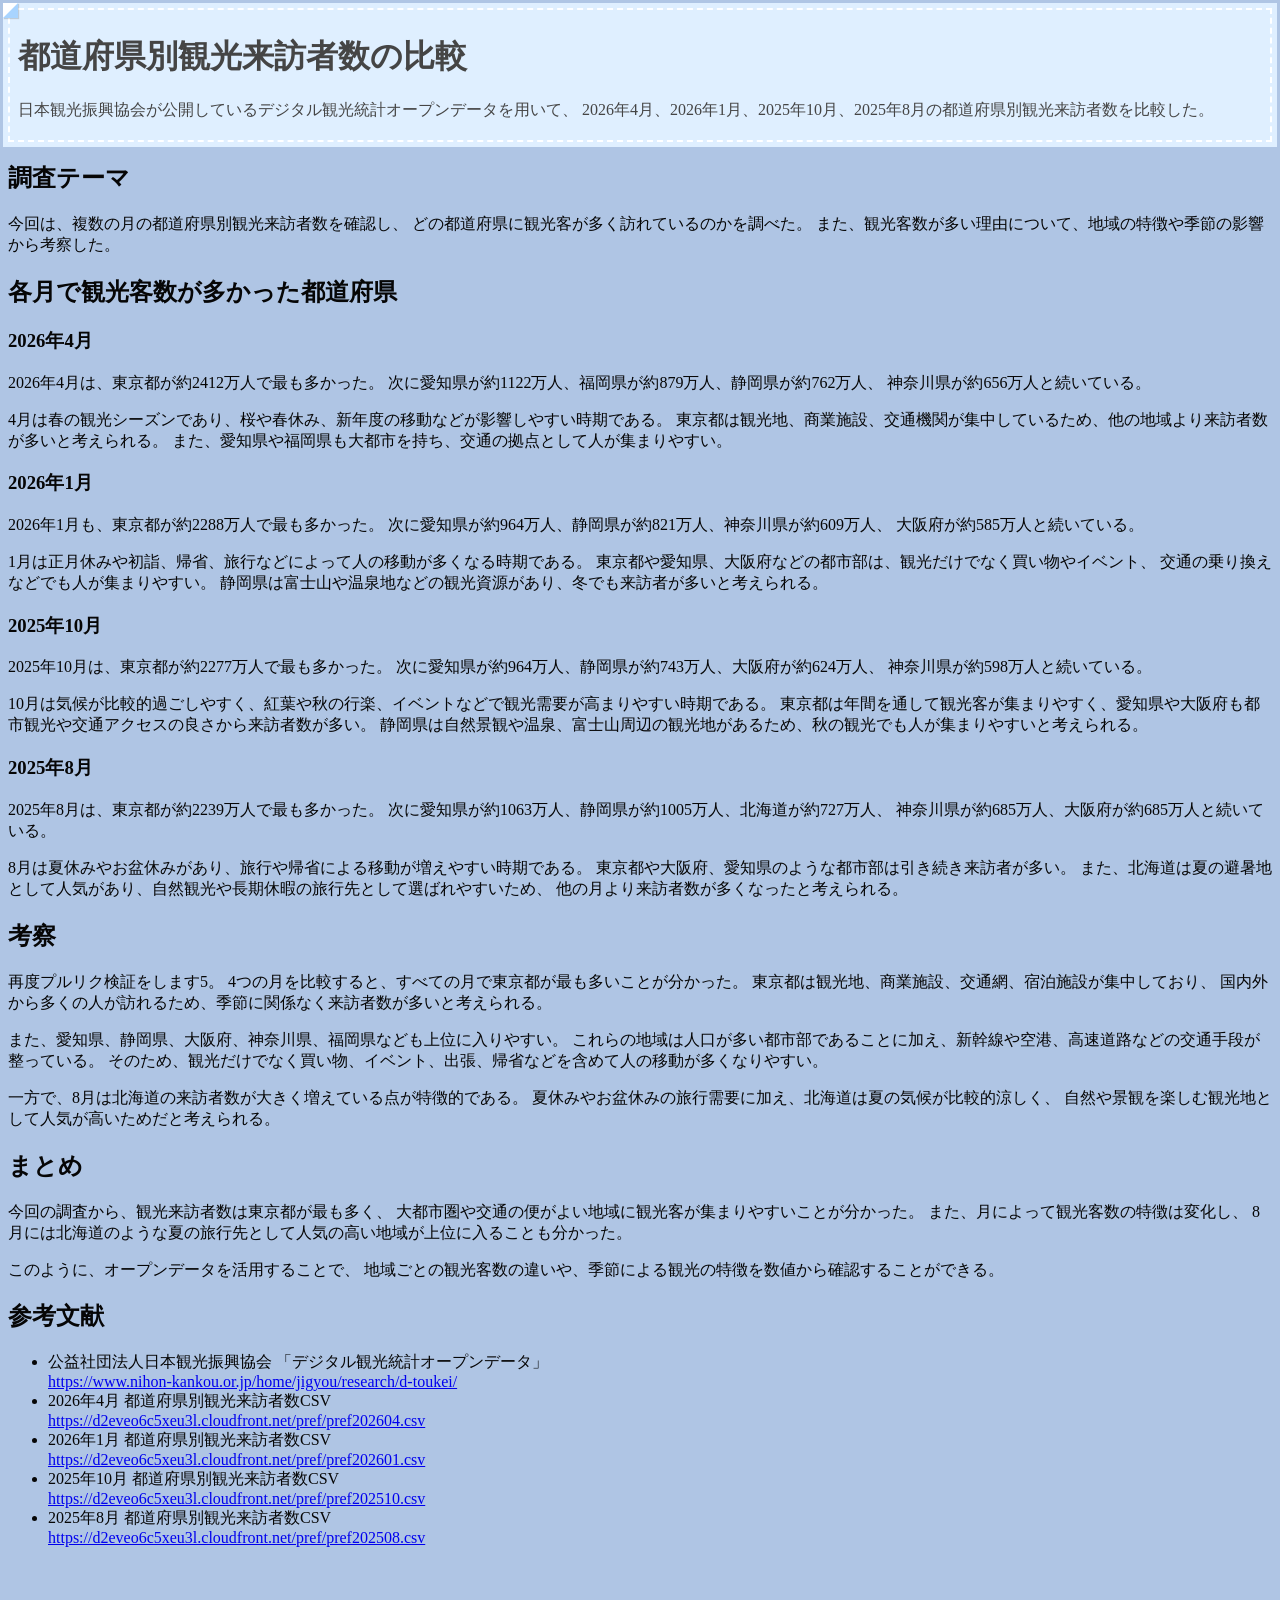
==== index.html @ 58b3936e "プル陸" ====
<html>
    <head>
        <title>B班　2026年の観光者数について</title>
        <link rel="stylesheet" href="design.css">
    </head>
<body>
  <header class="page-header">
    <h1>都道府県別観光来訪者数の比較</h1>
    <p class="lead">
      日本観光振興協会が公開しているデジタル観光統計オープンデータを用いて、
      2026年4月、2026年1月、2025年10月、2025年8月の都道府県別観光来訪者数を比較した。
    </p>
  </header>

  <main>
    <section class="section">
      <h2>調査テーマ</h2>
      <p>
        今回は、複数の月の都道府県別観光来訪者数を確認し、
        どの都道府県に観光客が多く訪れているのかを調べた。
        また、観光客数が多い理由について、地域の特徴や季節の影響から考察した。
      </p>
    </section>

    <section class="section">
      <h2>各月で観光客数が多かった都道府県</h2>

      <h3>2026年4月</h3>
      <p>
        2026年4月は、東京都が約2412万人で最も多かった。
        次に愛知県が約1122万人、福岡県が約879万人、静岡県が約762万人、
        神奈川県が約656万人と続いている。
      </p>
      <p>
        4月は春の観光シーズンであり、桜や春休み、新年度の移動などが影響しやすい時期である。
        東京都は観光地、商業施設、交通機関が集中しているため、他の地域より来訪者数が多いと考えられる。
        また、愛知県や福岡県も大都市を持ち、交通の拠点として人が集まりやすい。
      </p>

      <h3>2026年1月</h3>
      <p>
        2026年1月も、東京都が約2288万人で最も多かった。
        次に愛知県が約964万人、静岡県が約821万人、神奈川県が約609万人、
        大阪府が約585万人と続いている。
      </p>
      <p>
        1月は正月休みや初詣、帰省、旅行などによって人の移動が多くなる時期である。
        東京都や愛知県、大阪府などの都市部は、観光だけでなく買い物やイベント、
        交通の乗り換えなどでも人が集まりやすい。
        静岡県は富士山や温泉地などの観光資源があり、冬でも来訪者が多いと考えられる。
      </p>

      <h3>2025年10月</h3>
      <p>
        2025年10月は、東京都が約2277万人で最も多かった。
        次に愛知県が約964万人、静岡県が約743万人、大阪府が約624万人、
        神奈川県が約598万人と続いている。
      </p>
      <p>
        10月は気候が比較的過ごしやすく、紅葉や秋の行楽、イベントなどで観光需要が高まりやすい時期である。
        東京都は年間を通して観光客が集まりやすく、愛知県や大阪府も都市観光や交通アクセスの良さから来訪者数が多い。
        静岡県は自然景観や温泉、富士山周辺の観光地があるため、秋の観光でも人が集まりやすいと考えられる。
      </p>

      <h3>2025年8月</h3>
      <p>
        2025年8月は、東京都が約2239万人で最も多かった。
        次に愛知県が約1063万人、静岡県が約1005万人、北海道が約727万人、
        神奈川県が約685万人、大阪府が約685万人と続いている。
      </p>
      <p>
        8月は夏休みやお盆休みがあり、旅行や帰省による移動が増えやすい時期である。
        東京都や大阪府、愛知県のような都市部は引き続き来訪者が多い。
        また、北海道は夏の避暑地として人気があり、自然観光や長期休暇の旅行先として選ばれやすいため、
        他の月より来訪者数が多くなったと考えられる。
      </p>
    </section>

    <section class="section">
      <h2>考察</h2>
      <p>
        再度プルリク検証をします5。
        4つの月を比較すると、すべての月で東京都が最も多いことが分かった。
        東京都は観光地、商業施設、交通網、宿泊施設が集中しており、
        国内外から多くの人が訪れるため、季節に関係なく来訪者数が多いと考えられる。
      </p>
      <p>
        また、愛知県、静岡県、大阪府、神奈川県、福岡県なども上位に入りやすい。
        これらの地域は人口が多い都市部であることに加え、新幹線や空港、高速道路などの交通手段が整っている。
        そのため、観光だけでなく買い物、イベント、出張、帰省などを含めて人の移動が多くなりやすい。
      </p>
      <p>
        一方で、8月は北海道の来訪者数が大きく増えている点が特徴的である。
        夏休みやお盆休みの旅行需要に加え、北海道は夏の気候が比較的涼しく、
        自然や景観を楽しむ観光地として人気が高いためだと考えられる。
      </p>
    </section>

    <section class="section">
      <h2>まとめ</h2>
      <p>
        今回の調査から、観光来訪者数は東京都が最も多く、
        大都市圏や交通の便がよい地域に観光客が集まりやすいことが分かった。
        また、月によって観光客数の特徴は変化し、
        8月には北海道のような夏の旅行先として人気の高い地域が上位に入ることも分かった。
      </p>
      <p>
        このように、オープンデータを活用することで、
        地域ごとの観光客数の違いや、季節による観光の特徴を数値から確認することができる。
      </p>
    </section>

    <section class="section references">
      <h2>参考文献</h2>
      <ul>
        <li>
          公益社団法人日本観光振興協会
          「デジタル観光統計オープンデータ」
          <br>
          <a href="https://www.nihon-kankou.or.jp/home/jigyou/research/d-toukei/" target="_blank">
            https://www.nihon-kankou.or.jp/home/jigyou/research/d-toukei/
          </a>
        </li>

        <li>
          2026年4月 都道府県別観光来訪者数CSV
          <br>
          <a href="https://d2eveo6c5xeu3l.cloudfront.net/pref/pref202604.csv" target="_blank">
            https://d2eveo6c5xeu3l.cloudfront.net/pref/pref202604.csv
          </a>
        </li>

        <li>
          2026年1月 都道府県別観光来訪者数CSV
          <br>
          <a href="https://d2eveo6c5xeu3l.cloudfront.net/pref/pref202601.csv" target="_blank">
            https://d2eveo6c5xeu3l.cloudfront.net/pref/pref202601.csv
          </a>
        </li>

        <li>
          2025年10月 都道府県別観光来訪者数CSV
          <br>
          <a href="https://d2eveo6c5xeu3l.cloudfront.net/pref/pref202510.csv" target="_blank">
            https://d2eveo6c5xeu3l.cloudfront.net/pref/pref202510.csv
          </a>
        </li>

        <li>
          2025年8月 都道府県別観光来訪者数CSV
          <br>
          <a href="https://d2eveo6c5xeu3l.cloudfront.net/pref/pref202508.csv" target="_blank">
            https://d2eveo6c5xeu3l.cloudfront.net/pref/pref202508.csv
          </a>
        </li>
      </ul>
    </section>
  </main>
</body>
</html>
---- design.css ----
body {
    background-color: #afc5e4; /* 背景を薄いグレーに */
    color: #060606; 
    min-height: 500vh;          /* 文字を濃いグレーにして読みやすく */
}

.btn-square {
  display: inline-block;
  padding: 0.5em 1em;
  text-decoration: none;
  background: #668ad8;/*ボタン色これ次変更*/
  color: #FFF;
  border-bottom: solid 4px #627295;
  border-radius: 3px;
}
.btn-square:hover {
  /*ボタンを押したとき*/
  -webkit-transform: translateY(4px);
  transform: translateY(4px);/*下に動く*/
  border-bottom: none;/*線を消す*/
}
.page-header {
  position: relative;
  background: #dfefff;
  box-shadow: 0px 0px 0px 5px #dfefff;
  border: dashed 2px white;
  padding: 0.2em 0.5em;
  color: #454545;
}

.page-header:after {
  position: absolute;
  content: '';
  left: -7px;
  top: -7px;
  border-width: 0 0 15px 15px;
  border-style: solid;
  border-color: #fff #fff #a8d4ff;
  box-shadow: 1px 1px 1px rgba(0, 0, 0, 0.15);
}/*h1タイトル
body {
    font-family: "Helvetica Neue", Arial, "Hiragino Kaku Gothic ProN", "Hiragino Sans", Meiryo, sans-serif;
}
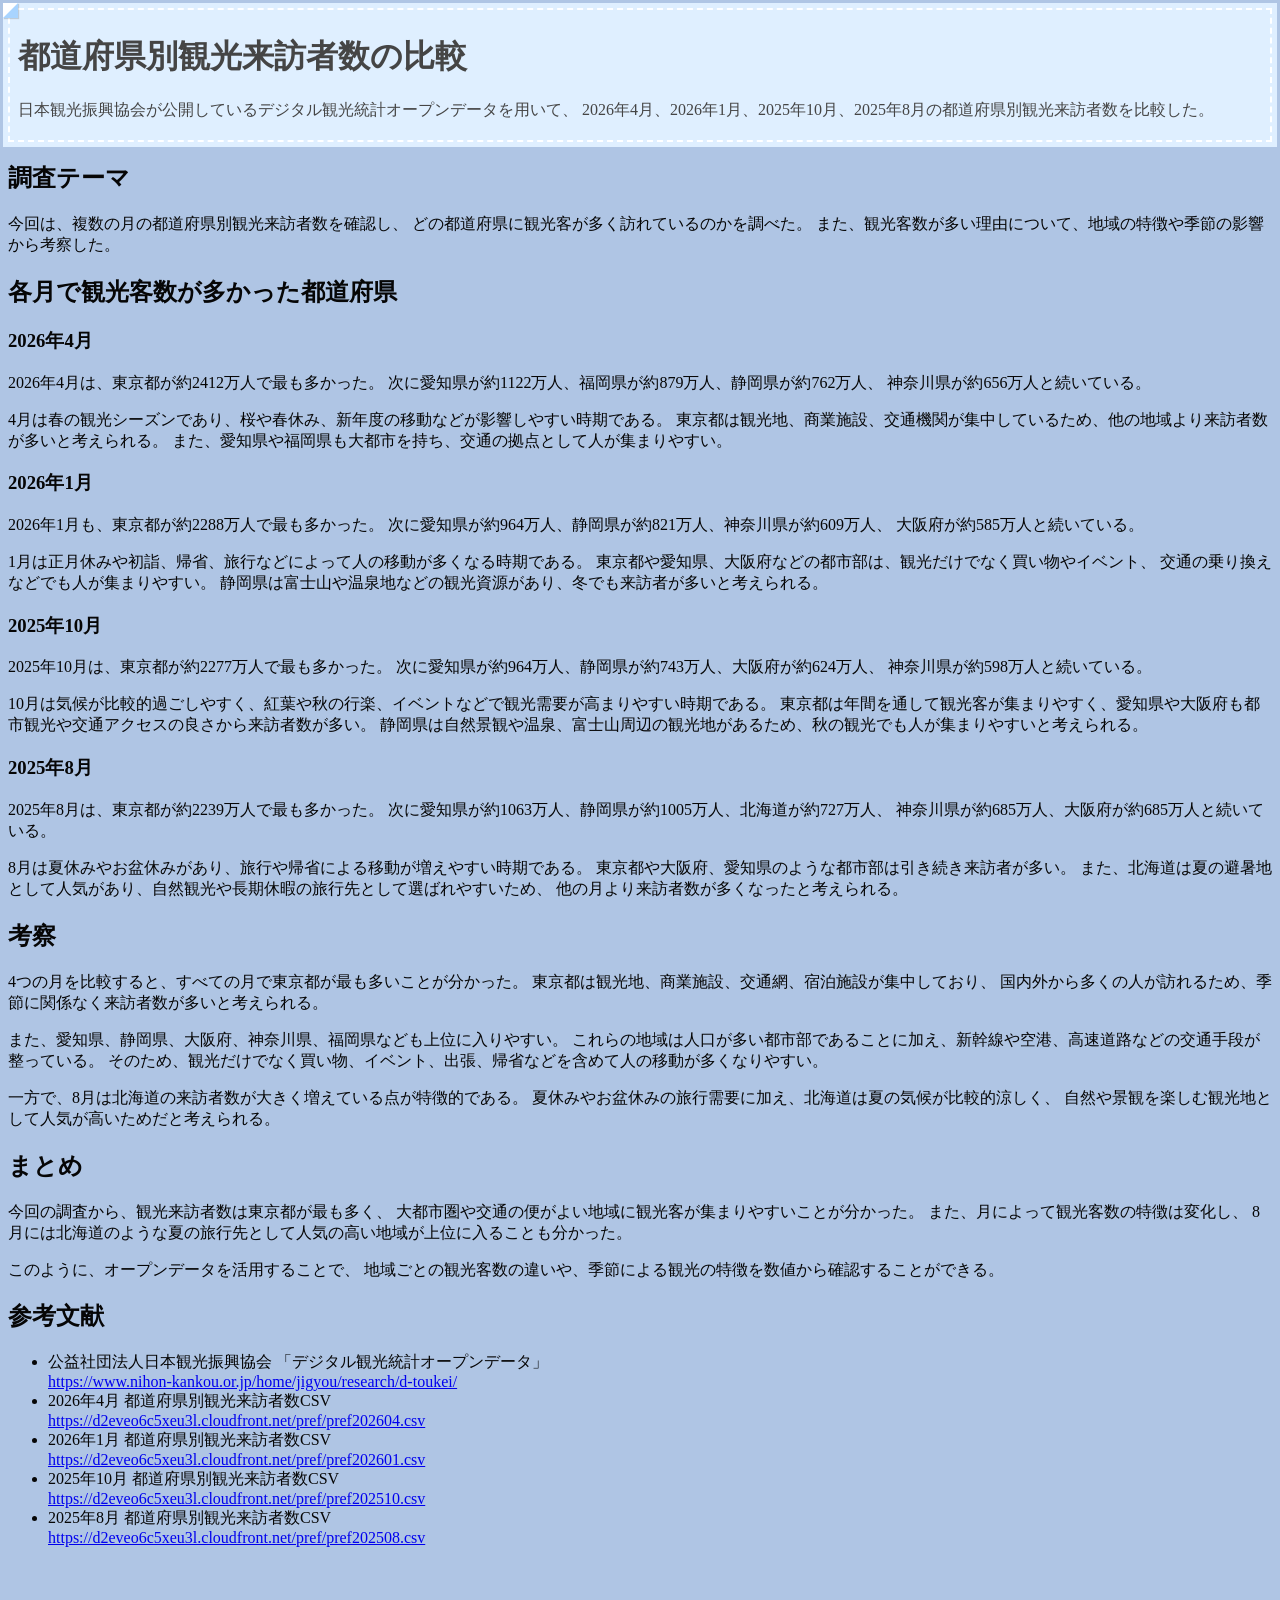
==== commit c4aea23e: "修正" ====
--- a/index.html
+++ b/index.html
@@ -79,7 +79,6 @@
     <section class="section">
       <h2>考察</h2>
       <p>
-        再度プルリク検証をします5。
         4つの月を比較すると、すべての月で東京都が最も多いことが分かった。
         東京都は観光地、商業施設、交通網、宿泊施設が集中しており、
         国内外から多くの人が訪れるため、季節に関係なく来訪者数が多いと考えられる。
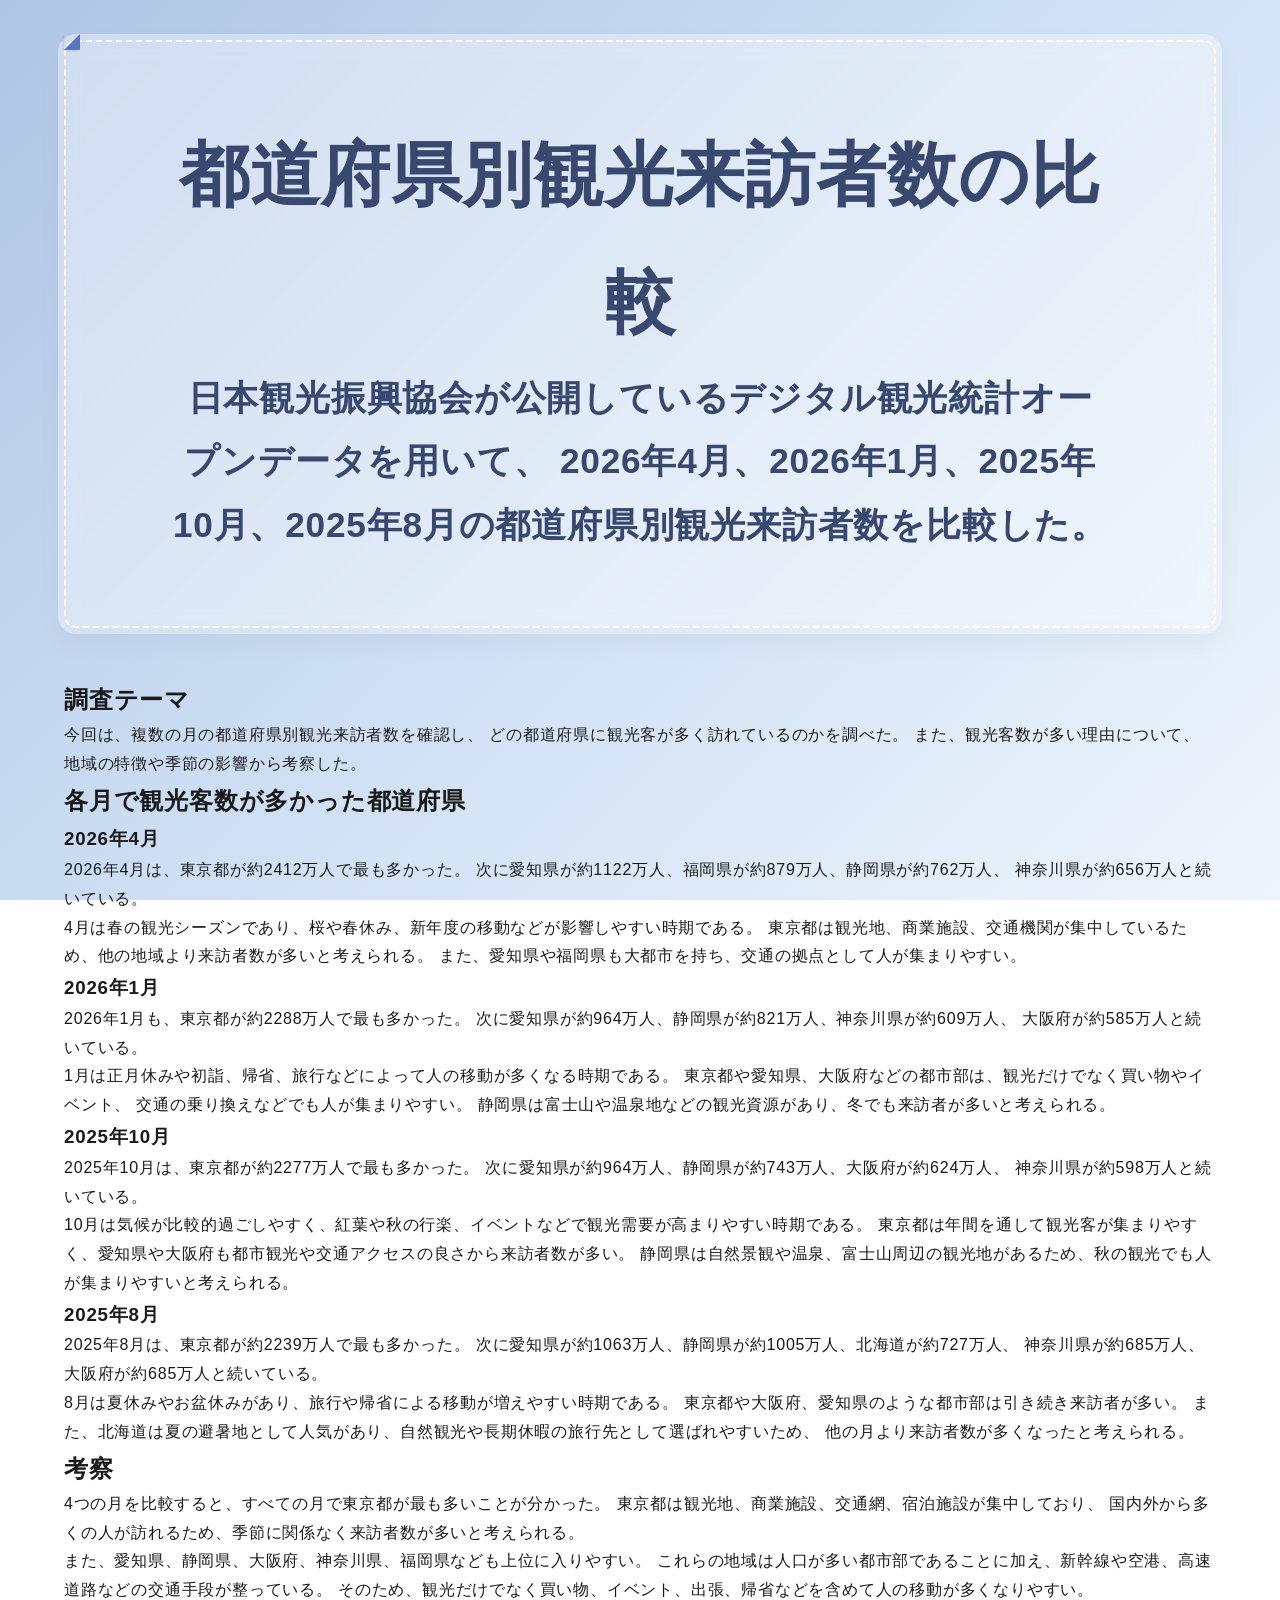
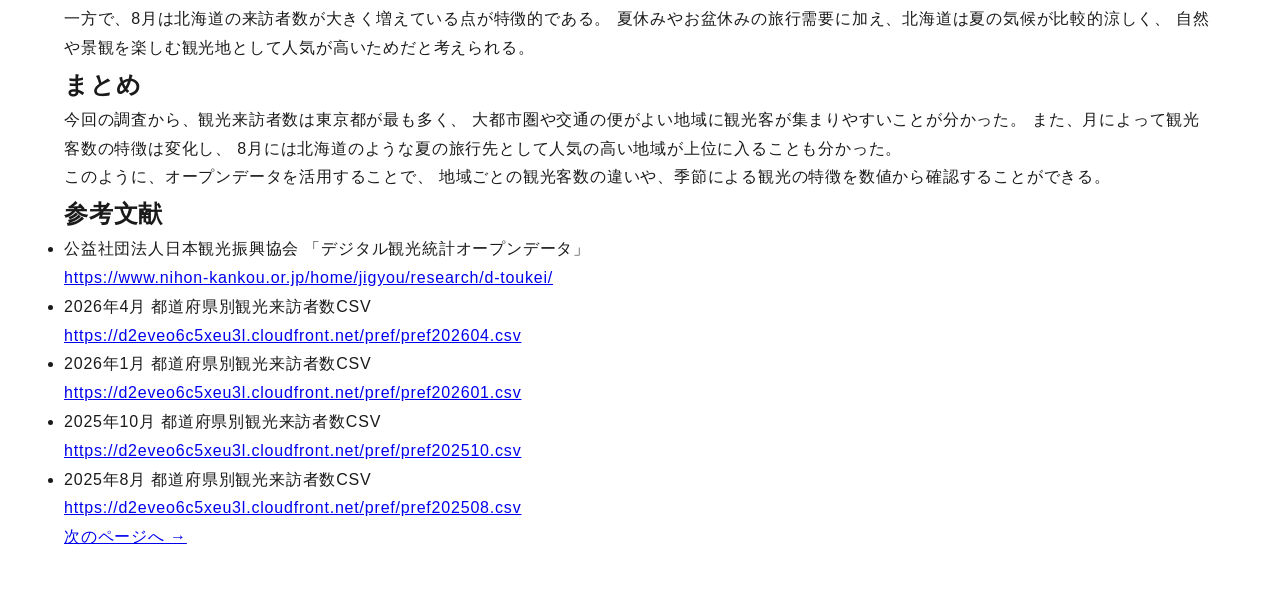
==== commit 8a743e4a: "追加:次のページ追加" ====
--- a/index.html
+++ b/index.html
@@ -155,5 +155,8 @@
       </ul>
     </section>
   </main>
+    <footer class="page-footer">
+    <a href="subpage1.html" class="nav-button">次のページへ →</a>
+  </footer>
 </body>
 </html>
--- a/design.css
+++ b/design.css
@@ -1,43 +1,106 @@
-body {
-    background-color: #afc5e4; /* 背景を薄いグレーに */
-    color: #060606; 
-    min-height: 500vh;          /* 文字を濃いグレーにして読みやすく */
+/* ==========================================
+   1. 全体のベース設定（すっきり・モダン化）
+   ========================================== */
+* {
+    margin: 0;
+    padding: 0;
+    box-sizing: border-box;
 }
 
-.btn-square {
-  display: inline-block;
-  padding: 0.5em 1em;
-  text-decoration: none;
-  background: #668ad8;/*ボタン色これ次変更*/
-  color: #FFF;
-  border-bottom: solid 4px #627295;
-  border-radius: 3px;
-}
-.btn-square:hover {
-  /*ボタンを押したとき*/
-  -webkit-transform: translateY(4px);
-  transform: translateY(4px);/*下に動く*/
-  border-bottom: none;/*線を消す*/
-}
-.page-header {
-  position: relative;
-  background: #dfefff;
-  box-shadow: 0px 0px 0px 5px #dfefff;
-  border: dashed 2px white;
-  padding: 0.2em 0.5em;
-  color: #454545;
+body {
+    /* グラデーション背景で、ただのベタ塗りからエモーショナルな背景へ */
+    background: linear-gradient(135deg, #afc5e4 0%, #cfe0f4 50%, #eef5fc 100%);
+    background-attachment: fixed; /* スクロールしても背景のグラデーション位置を固定 */
+    color: #1a1a1a;               /* 真っ黒を避けて、高級感のある極濃グレーに */
+    font-family: "Helvetica Neue", Arial, "Hiragino Kaku Gothic ProN", "Hiragino Sans", Meiryo, sans-serif;
+    line-height: 1.8;
+    letter-spacing: 0.05em;       /* 文字の間隔を少し広げて今っぽく */
+    min-height: 200vh;            /* スクロール確認用に調整（500vhは少し長すぎるので一旦200vhに） */
+    padding: 40px 5%;
 }
 
+/* ==========================================
+   2. ヘッダータイトル（洗練されたガラスリボン風）
+   ========================================== */
+/* ==========================================
+   2. ヘッダータイトル（点線囲み ＋ ガラス質間の融合）
+   ========================================== */
+/* ==========================================
+   2. ヘッダータイトル（点線囲み ＋ リボン位置最適化）
+   ========================================== */
+/* ==========================================
+   2. ヘッダータイトル（点線囲み ＋ 巨大な折り目リボン）
+   ========================================== */
+/* ==========================================
+   2. ヘッダータイトル（点線囲み ＋ リボン位置最適化）
+   ========================================== */
+.page-header {
+    position: relative;
+    max-width: 1500px;             /* 横幅は維持 */
+    margin: 0 auto 50px auto;     /* 中央寄せ ＋ 下の要素との余白 */
+    padding: 2em 3em;             /* 横幅が広いので、文字の上下左右の余白を少し広げて優雅に */
+    text-align: center;
+    font-size: 2.2rem;            /* 画面幅に合わせてタイトル文字を少し大きく、堂々と */
+    font-weight: bold;
+    color: #38486f;               /* 上品なネイビーグレー */
+
+    /* ─── 点線と外側のフレーム効果 ─── */
+    border: dashed 2px rgba(255, 255, 255, 0.85); 
+    box-shadow: 
+        0px 0px 0px 6px rgba(255, 255, 255, 0.4), 
+        0px 12px 32px rgba(0, 0, 0, 0.05);        
+
+    /* ─── 今どきのすりガラス質感 ─── */
+    background: rgba(255, 255, 255, 0.4);
+    backdrop-filter: blur(8px);
+    -webkit-backdrop-filter: blur(8px);
+    border-radius: 12px;          
+}
+
+/* 【位置調整】左上の折れ込みリボン装飾を点線の角にピタッと合わせる */
 .page-header:after {
-  position: absolute;
-  content: '';
-  left: -7px;
-  top: -7px;
-  border-width: 0 0 15px 15px;
-  border-style: solid;
-  border-color: #fff #fff #a8d4ff;
-  box-shadow: 1px 1px 1px rgba(0, 0, 0, 0.15);
-}/*h1タイトル
-body {
-    font-family: "Helvetica Neue", Arial, "Hiragino Kaku Gothic ProN", "Hiragino Sans", Meiryo, sans-serif;
+    position: absolute;
+    content: '';
+    /* 位置を外枠のbox-shadow（6px）と角の丸みの内側に合わせて調整 */
+    left: -2px;
+    top: -8px;
+    /* 三角形のサイズをヘッダーの存在感に合わせて微調整 */
+    border-width: 0 0 16px 16px;
+    border-style: solid;
+    /* 折れ返しの影になる部分の色を、ボタン色に近い綺麗な青（#5577be）に変更して統一感をアップ */
+    border-color: transparent transparent #5577be transparent;
+    box-shadow: -1px 1px 2px rgba(0, 0, 0, 0.1);
 }
+
+/* ==========================================
+   3. 立体ボタン（クリック感を最高に気持ちよく）
+   ========================================== */
+.btn-square {
+    display: inline-block;
+    padding: 1rem 2.5rem;         /* ボタンを少し大きめにして今っぽく */
+    text-decoration: none;
+    background: linear-gradient(135deg, #668ad8 0%, #5577be 100%); /* 微細なグラデで立体感 */
+    color: #FFF;
+    font-weight: bold;
+    letter-spacing: 0.1em;
+    border-bottom: solid 5px #4a6aa8; /* 下線の色を少し濃くして立体感を強調 */
+    border-radius: 50px;          /* 完全に丸みを持たせるのが今のトレンド */
+    box-shadow: 0 10px 20px rgba(102, 138, 216, 0.3); /* ボタン自体が浮いているような影 */
+    
+    /* 動きを滑らかにする魔法の1行 */
+    transition: transform 0.1s ease, border-bottom 0.1s ease, box-shadow 0.1s ease;
+}
+
+/* マウスが乗ったとき（押す前の一歩） */
+.btn-square:hover {
+    transform: translateY(-2px);  /* ほんの少し上に浮かせて「押せる感」を出す */
+    box-shadow: 0 14px 24px rgba(102, 138, 216, 0.4); /* 影を強くする */
+}
+
+/* ボタンを実際にクリックしたとき（active） */
+.btn-square:active {
+    /* 元のhoverに書いてあった「押し込む動き」をactive（クリックした瞬間）に移植 */
+    transform: translateY(5px);   /* 下線（5px）の分だけきれいに沈み込ませる */
+    border-bottom: solid 0px #4a6aa8; /* 線を完全につぶす */
+    box-shadow: 0 2px 5px rgba(0, 0, 0, 0.1); /* 影を最小限にしてベタ付けにする */
+}
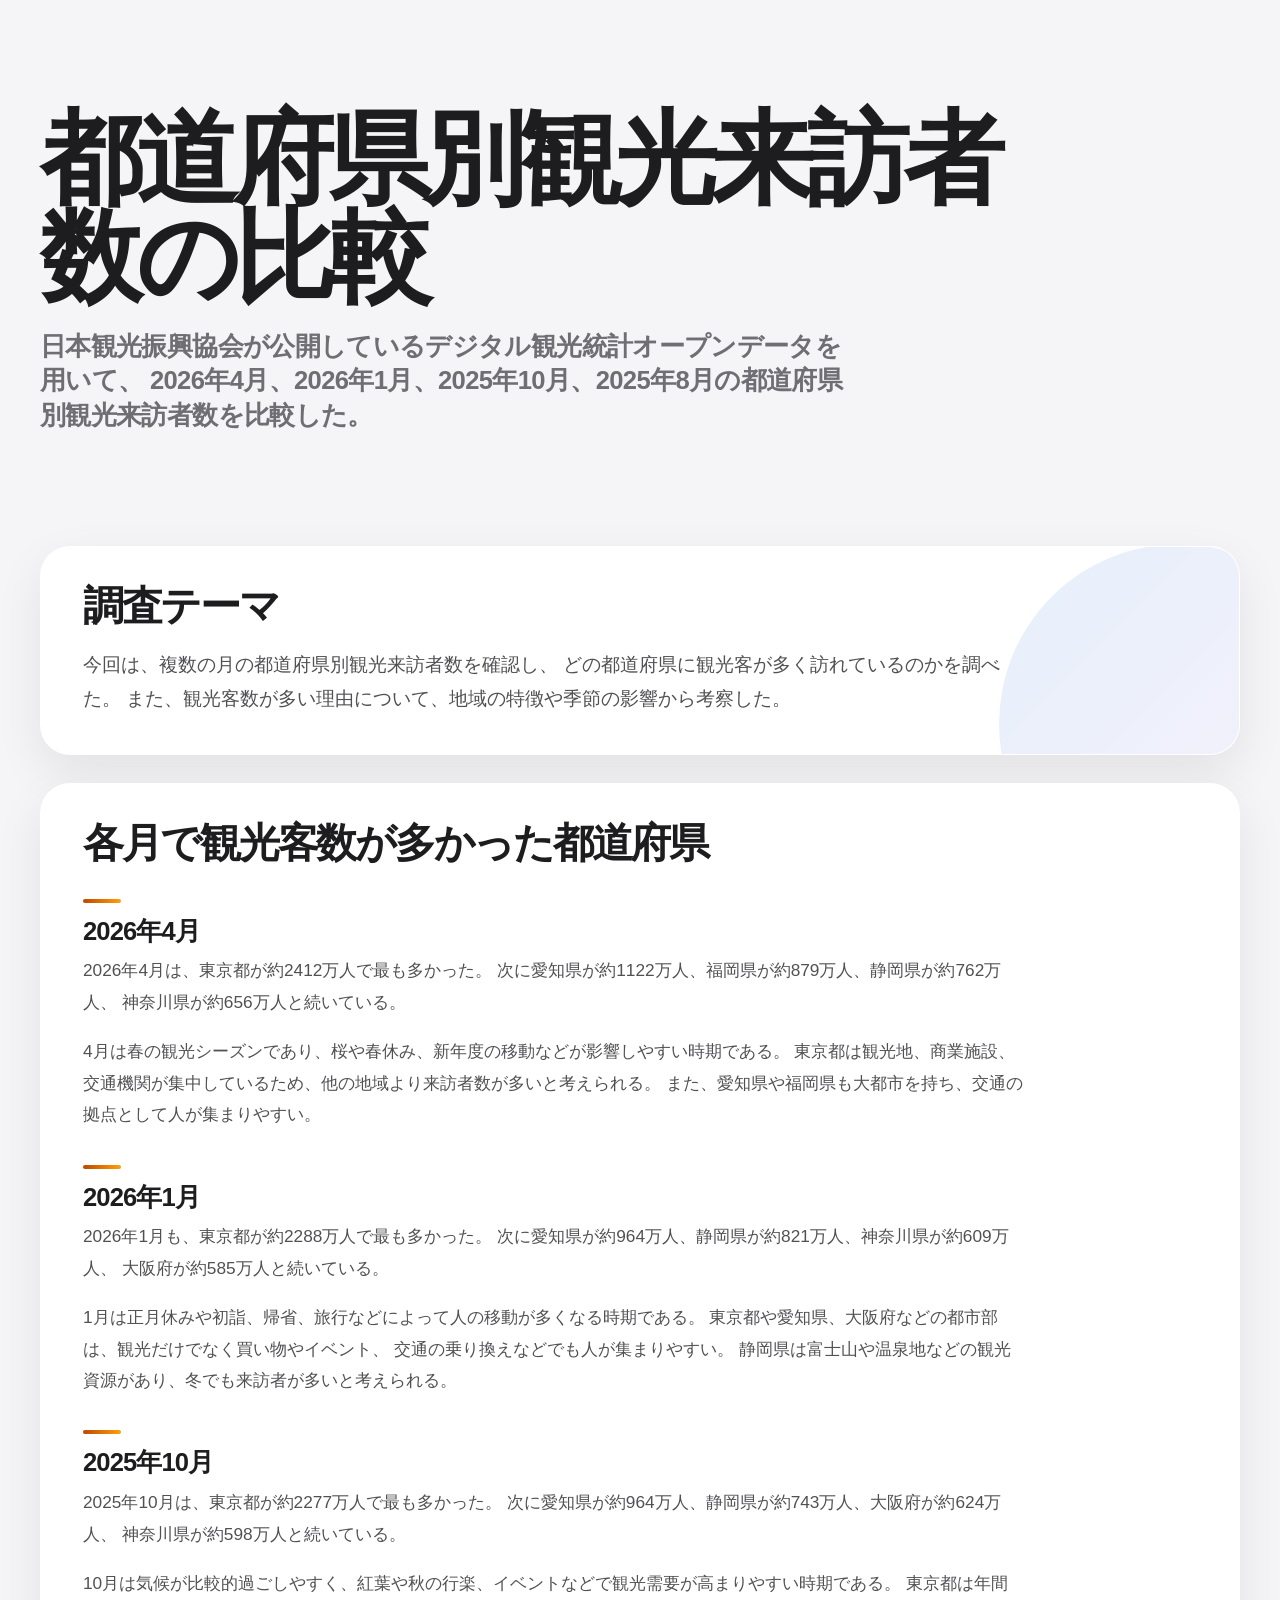
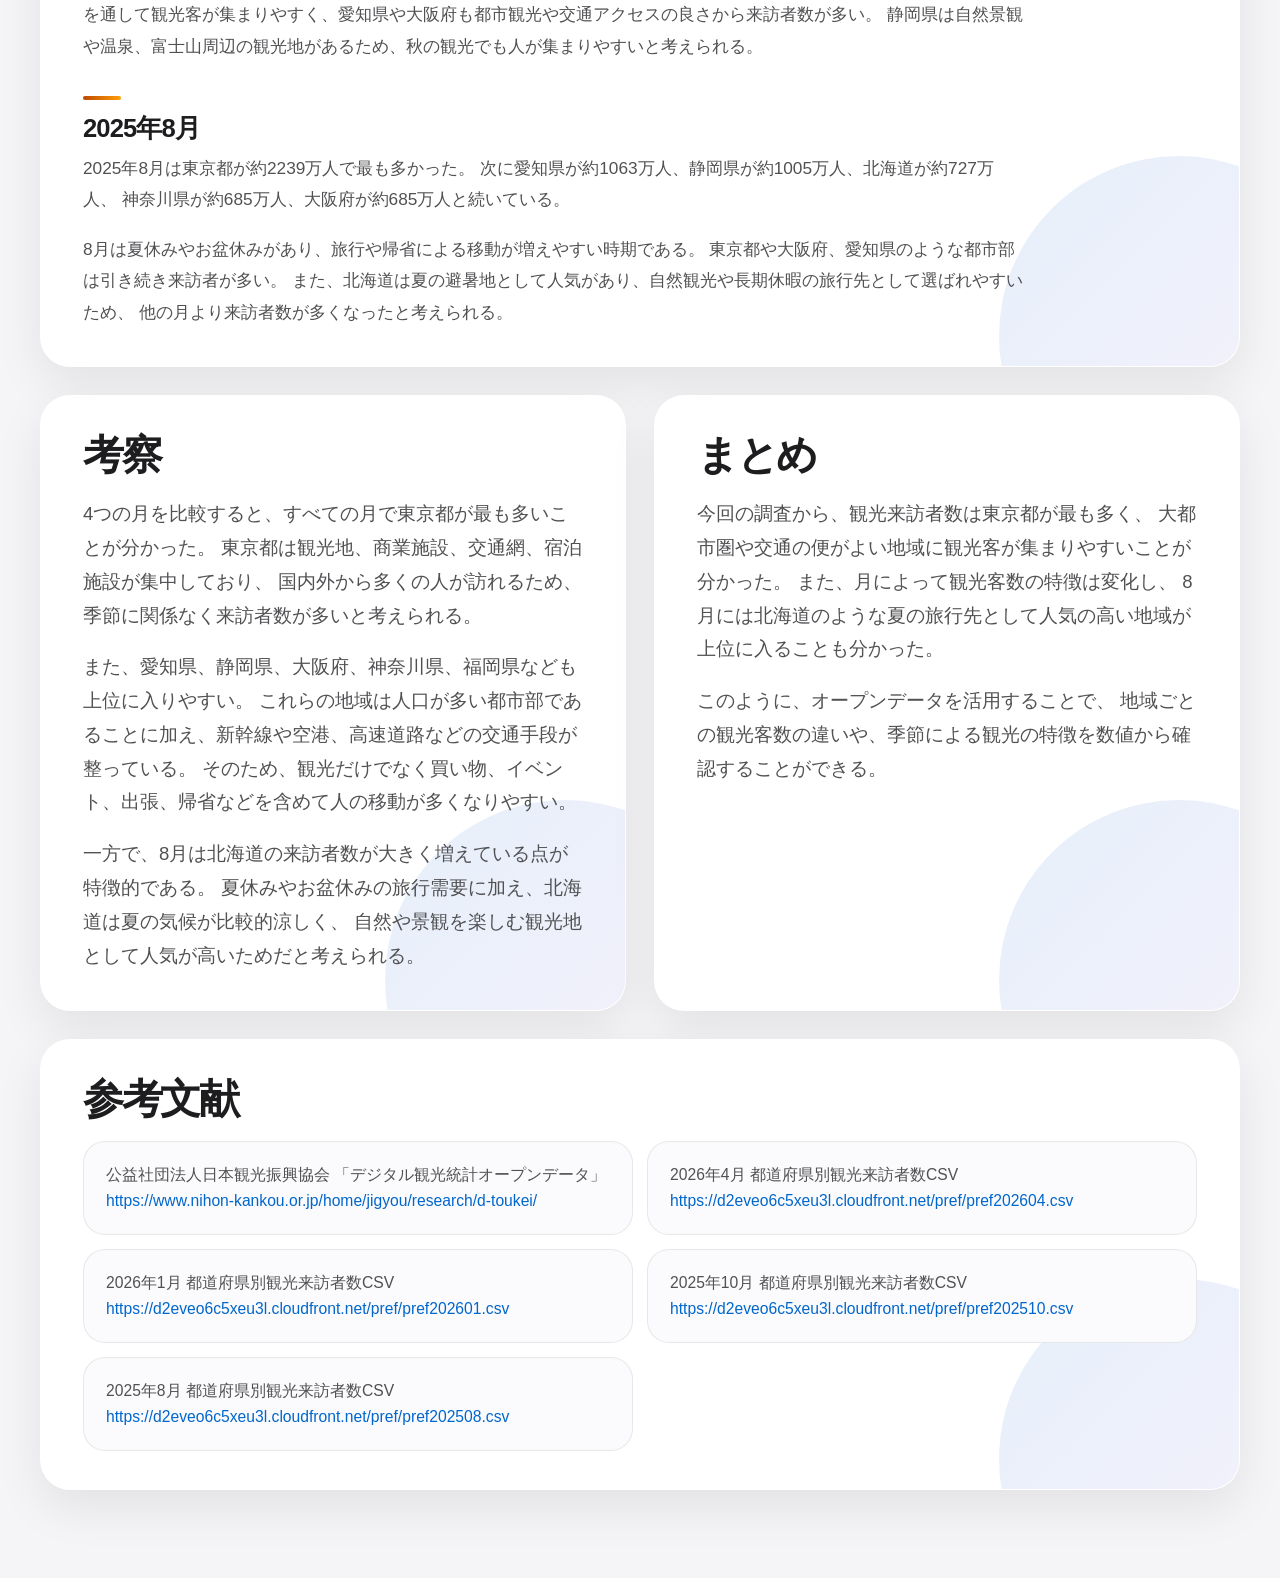
==== commit 3444faa7: "デザイン修正" ====
--- a/index.html
+++ b/index.html
@@ -64,7 +64,7 @@
 
       <h3>2025年8月</h3>
       <p>
-        2025年8月は、東京都が約2239万人で最も多かった。
+        2025年8月は東京都が約2239万人で最も多かった。
         次に愛知県が約1063万人、静岡県が約1005万人、北海道が約727万人、
         神奈川県が約685万人、大阪府が約685万人と続いている。
       </p>
@@ -155,8 +155,5 @@
       </ul>
     </section>
   </main>
-    <footer class="page-footer">
-    <a href="subpage1.html" class="nav-button">次のページへ →</a>
-  </footer>
 </body>
 </html>
--- a/design.css
+++ b/design.css
@@ -1,106 +1,228 @@
-/* ==========================================
-   1. 全体のベース設定（すっきり・モダン化）
-   ========================================== */
+/* Apple Store inspired visual system for the tourism data page */
+:root {
+    --page: #f5f5f7;
+    --card: #ffffff;
+    --card-soft: #fbfbfd;
+    --text: #1d1d1f;
+    --muted: #6e6e73;
+    --muted-strong: #515154;
+    --blue: #0066cc;
+    --orange: #bf4800;
+    --line: rgba(0, 0, 0, 0.08);
+    --shadow: 0 18px 48px rgba(0, 0, 0, 0.08);
+    --radius-lg: 30px;
+    --radius-md: 22px;
+}
+
 * {
     margin: 0;
     padding: 0;
     box-sizing: border-box;
 }
 
+html {
+    scroll-behavior: smooth;
+}
+
 body {
-    /* グラデーション背景で、ただのベタ塗りからエモーショナルな背景へ */
-    background: linear-gradient(135deg, #afc5e4 0%, #cfe0f4 50%, #eef5fc 100%);
-    background-attachment: fixed; /* スクロールしても背景のグラデーション位置を固定 */
-    color: #1a1a1a;               /* 真っ黒を避けて、高級感のある極濃グレーに */
-    font-family: "Helvetica Neue", Arial, "Hiragino Kaku Gothic ProN", "Hiragino Sans", Meiryo, sans-serif;
-    line-height: 1.8;
-    letter-spacing: 0.05em;       /* 文字の間隔を少し広げて今っぽく */
-    min-height: 200vh;            /* スクロール確認用に調整（500vhは少し長すぎるので一旦200vhに） */
-    padding: 40px 5%;
-}
-
-/* ==========================================
-   2. ヘッダータイトル（洗練されたガラスリボン風）
-   ========================================== */
-/* ==========================================
-   2. ヘッダータイトル（点線囲み ＋ ガラス質間の融合）
-   ========================================== */
-/* ==========================================
-   2. ヘッダータイトル（点線囲み ＋ リボン位置最適化）
-   ========================================== */
-/* ==========================================
-   2. ヘッダータイトル（点線囲み ＋ 巨大な折り目リボン）
-   ========================================== */
-/* ==========================================
-   2. ヘッダータイトル（点線囲み ＋ リボン位置最適化）
-   ========================================== */
+    min-height: 100vh;
+    background: var(--page);
+    color: var(--text);
+    font-family: -apple-system, BlinkMacSystemFont, "SF Pro Display", "SF Pro Text", "Helvetica Neue", Arial, "Hiragino Kaku Gothic ProN", "Hiragino Sans", Meiryo, sans-serif;
+    line-height: 1.7;
+    letter-spacing: 0;
+    padding: 54px 0 88px;
+}
+
 .page-header {
+    width: min(1280px, calc(100% - 80px));
+    min-height: 340px;
+    margin: 0 auto 42px;
+    display: grid;
+    align-content: center;
+    padding: 56px 0 72px;
+}
+
+.page-header h1 {
+    max-width: 980px;
+    margin-bottom: 22px;
+    color: var(--text);
+    font-size: clamp(4.2rem, 8vw, 7.2rem);
+    font-weight: 700;
+    line-height: 0.96;
+    letter-spacing: -0.06em;
+}
+
+.lead {
+    max-width: 820px;
+    color: var(--muted);
+    font-size: clamp(1.25rem, 2vw, 1.72rem);
+    font-weight: 600;
+    line-height: 1.35;
+    letter-spacing: -0.025em;
+}
+
+main {
+    width: min(1280px, calc(100% - 80px));
+    margin: 0 auto;
+    display: grid;
+    grid-template-columns: repeat(2, minmax(0, 1fr));
+    gap: 28px;
+}
+
+.section {
     position: relative;
-    max-width: 1500px;             /* 横幅は維持 */
-    margin: 0 auto 50px auto;     /* 中央寄せ ＋ 下の要素との余白 */
-    padding: 2em 3em;             /* 横幅が広いので、文字の上下左右の余白を少し広げて優雅に */
-    text-align: center;
-    font-size: 2.2rem;            /* 画面幅に合わせてタイトル文字を少し大きく、堂々と */
-    font-weight: bold;
-    color: #38486f;               /* 上品なネイビーグレー */
-
-    /* ─── 点線と外側のフレーム効果 ─── */
-    border: dashed 2px rgba(255, 255, 255, 0.85); 
-    box-shadow: 
-        0px 0px 0px 6px rgba(255, 255, 255, 0.4), 
-        0px 12px 32px rgba(0, 0, 0, 0.05);        
-
-    /* ─── 今どきのすりガラス質感 ─── */
-    background: rgba(255, 255, 255, 0.4);
-    backdrop-filter: blur(8px);
-    -webkit-backdrop-filter: blur(8px);
-    border-radius: 12px;          
-}
-
-/* 【位置調整】左上の折れ込みリボン装飾を点線の角にピタッと合わせる */
-.page-header:after {
+    min-height: 330px;
+    padding: 38px 42px;
+    overflow: hidden;
+    border: 1px solid rgba(255, 255, 255, 0.72);
+    border-radius: var(--radius-lg);
+    background: var(--card);
+    box-shadow: var(--shadow);
+}
+
+.section:first-child,
+.section.references {
+    grid-column: 1 / -1;
+    min-height: auto;
+}
+
+.section:nth-child(2) {
+    grid-column: 1 / -1;
+}
+
+.section::after {
+    content: "";
     position: absolute;
-    content: '';
-    /* 位置を外枠のbox-shadow（6px）と角の丸みの内側に合わせて調整 */
-    left: -2px;
-    top: -8px;
-    /* 三角形のサイズをヘッダーの存在感に合わせて微調整 */
-    border-width: 0 0 16px 16px;
-    border-style: solid;
-    /* 折れ返しの影になる部分の色を、ボタン色に近い綺麗な青（#5577be）に変更して統一感をアップ */
-    border-color: transparent transparent #5577be transparent;
-    box-shadow: -1px 1px 2px rgba(0, 0, 0, 0.1);
-}
-
-/* ==========================================
-   3. 立体ボタン（クリック感を最高に気持ちよく）
-   ========================================== */
+    right: -120px;
+    bottom: -150px;
+    width: 360px;
+    height: 360px;
+    border-radius: 50%;
+    background: linear-gradient(135deg, rgba(0, 102, 204, 0.1), rgba(175, 82, 222, 0.08));
+    pointer-events: none;
+}
+
+.section h2,
+.section h3,
+.section p,
+.references ul {
+    position: relative;
+    z-index: 1;
+}
+
+.section h2 {
+    max-width: 900px;
+    margin-bottom: 20px;
+    color: var(--text);
+    font-size: clamp(2.1rem, 3.2vw, 3.55rem);
+    font-weight: 700;
+    line-height: 1.05;
+    letter-spacing: -0.055em;
+}
+
+.section h3 {
+    margin: 34px 0 10px;
+    color: var(--text);
+    font-size: clamp(1.45rem, 2vw, 2rem);
+    font-weight: 700;
+    line-height: 1.12;
+    letter-spacing: -0.035em;
+}
+
+.section h3::before {
+    content: "";
+    display: block;
+    width: 38px;
+    height: 4px;
+    margin-bottom: 14px;
+    border-radius: 999px;
+    background: linear-gradient(90deg, var(--orange), #ff9f0a);
+}
+
+.section p {
+    max-width: 940px;
+    margin-bottom: 18px;
+    color: var(--muted-strong);
+    font-size: 1.08rem;
+    font-weight: 400;
+    line-height: 1.82;
+}
+
+.section p:last-child {
+    margin-bottom: 0;
+}
+
+.section:first-child p,
+.section:nth-child(3) p,
+.section:nth-child(4) p {
+    font-size: 1.16rem;
+}
+
+.references ul {
+    display: grid;
+    grid-template-columns: repeat(2, minmax(0, 1fr));
+    gap: 14px;
+    list-style: none;
+}
+
+.references li {
+    padding: 20px 22px;
+    border: 1px solid var(--line);
+    border-radius: var(--radius-md);
+    background: var(--card-soft);
+    color: var(--muted-strong);
+    font-size: 0.98rem;
+    line-height: 1.65;
+}
+
+a {
+    color: var(--blue);
+    text-decoration: none;
+}
+
+a:hover {
+    text-decoration: underline;
+}
+
+.references a {
+    word-break: break-all;
+}
+
 .btn-square {
-    display: inline-block;
-    padding: 1rem 2.5rem;         /* ボタンを少し大きめにして今っぽく */
+    display: inline-flex;
+    align-items: center;
+    justify-content: center;
+    min-height: 44px;
+    padding: 0.68rem 1.35rem;
+    border: 0;
+    border-radius: 999px;
+    background: var(--blue);
+    color: #ffffff;
+    font-size: 1rem;
+    font-weight: 600;
     text-decoration: none;
-    background: linear-gradient(135deg, #668ad8 0%, #5577be 100%); /* 微細なグラデで立体感 */
-    color: #FFF;
-    font-weight: bold;
-    letter-spacing: 0.1em;
-    border-bottom: solid 5px #4a6aa8; /* 下線の色を少し濃くして立体感を強調 */
-    border-radius: 50px;          /* 完全に丸みを持たせるのが今のトレンド */
-    box-shadow: 0 10px 20px rgba(102, 138, 216, 0.3); /* ボタン自体が浮いているような影 */
-    
-    /* 動きを滑らかにする魔法の1行 */
-    transition: transform 0.1s ease, border-bottom 0.1s ease, box-shadow 0.1s ease;
-}
-
-/* マウスが乗ったとき（押す前の一歩） */
+    transition: background 0.18s ease, transform 0.18s ease;
+}
+
 .btn-square:hover {
-    transform: translateY(-2px);  /* ほんの少し上に浮かせて「押せる感」を出す */
-    box-shadow: 0 14px 24px rgba(102, 138, 216, 0.4); /* 影を強くする */
-}
-
-/* ボタンを実際にクリックしたとき（active） */
+    background: #0071e3;
+    text-decoration: none;
+    transform: translateY(-1px);
+}
+
 .btn-square:active {
-    /* 元のhoverに書いてあった「押し込む動き」をactive（クリックした瞬間）に移植 */
-    transform: translateY(5px);   /* 下線（5px）の分だけきれいに沈み込ませる */
-    border-bottom: solid 0px #4a6aa8; /* 線を完全につぶす */
-    box-shadow: 0 2px 5px rgba(0, 0, 0, 0.1); /* 影を最小限にしてベタ付けにする */
-}+    transform: translateY(0);
+}
+
+@media (max-width: 960px) {
+    .page-header,
+    main {
+        width: min(900px, calc(100% - 48px));
+    }
+
+    main,
+    .references ul {
+        grid-template-columns: 1fr;
+    }
+}
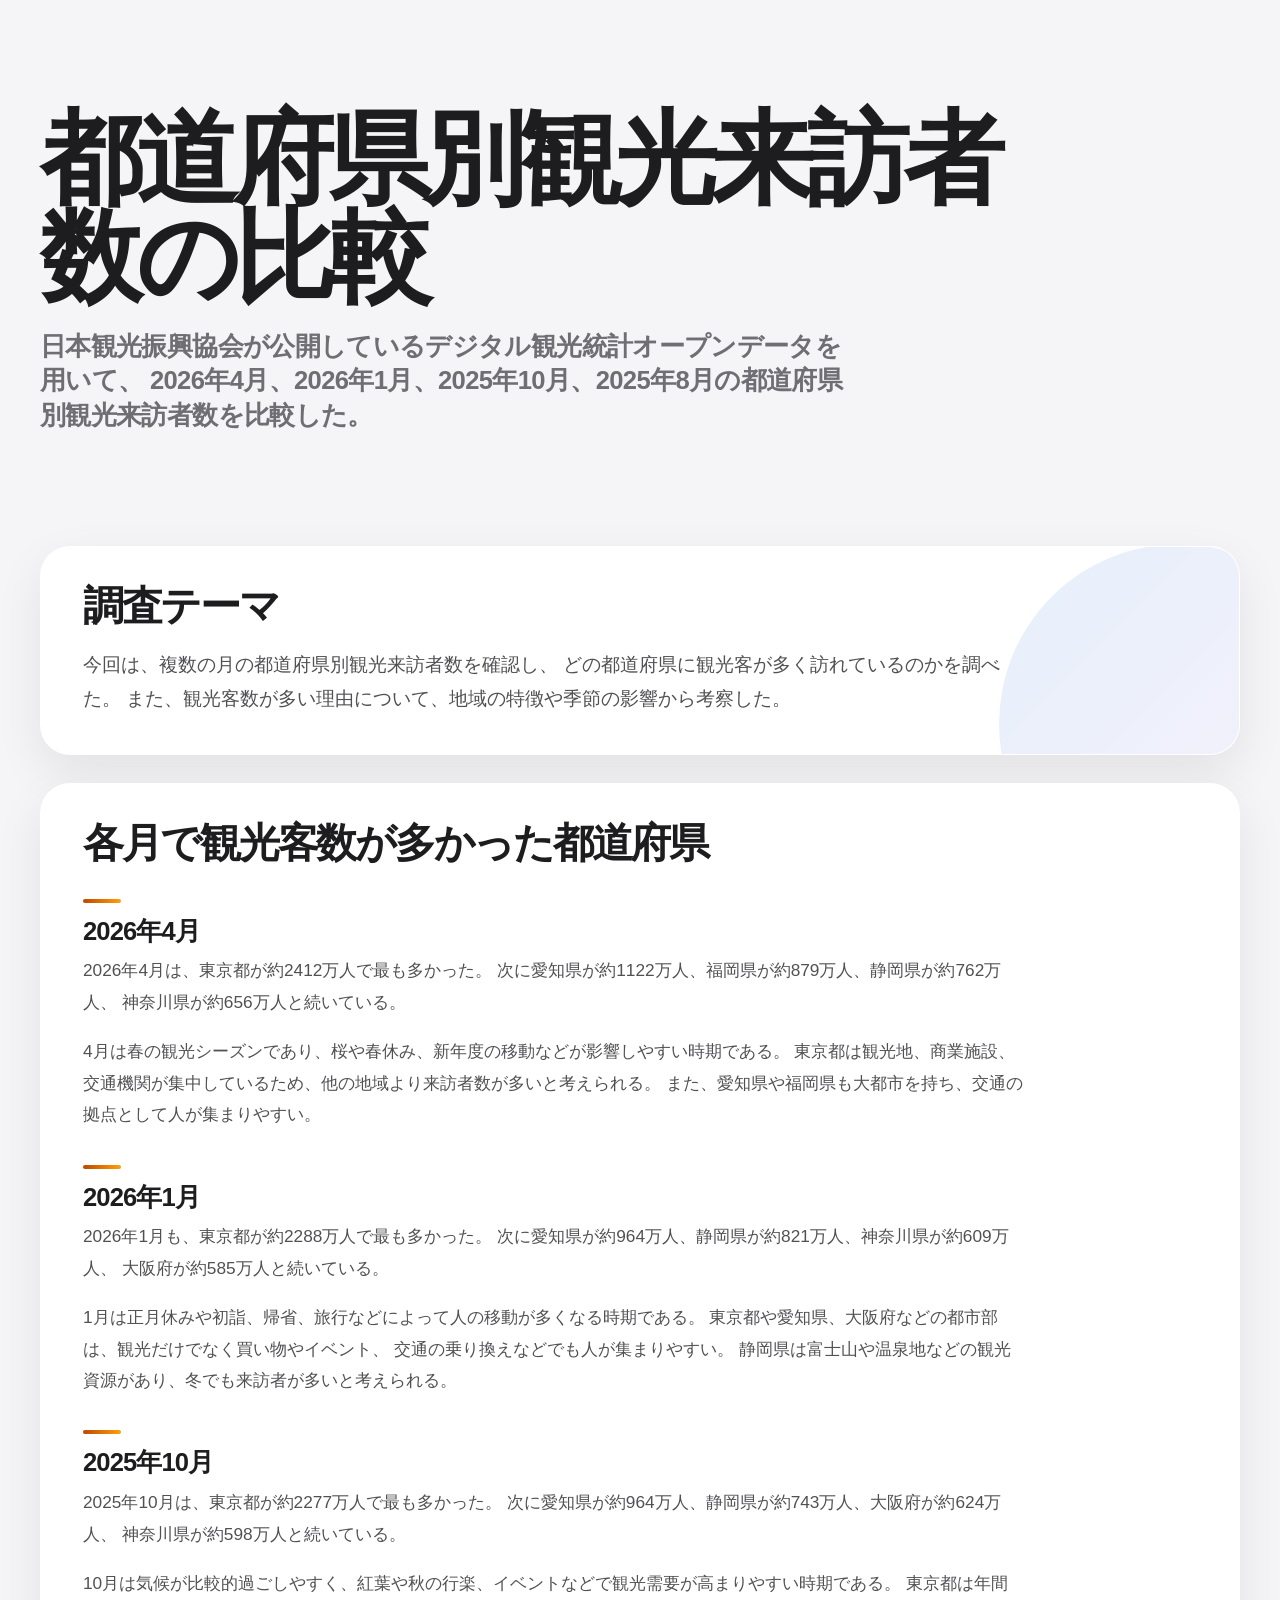
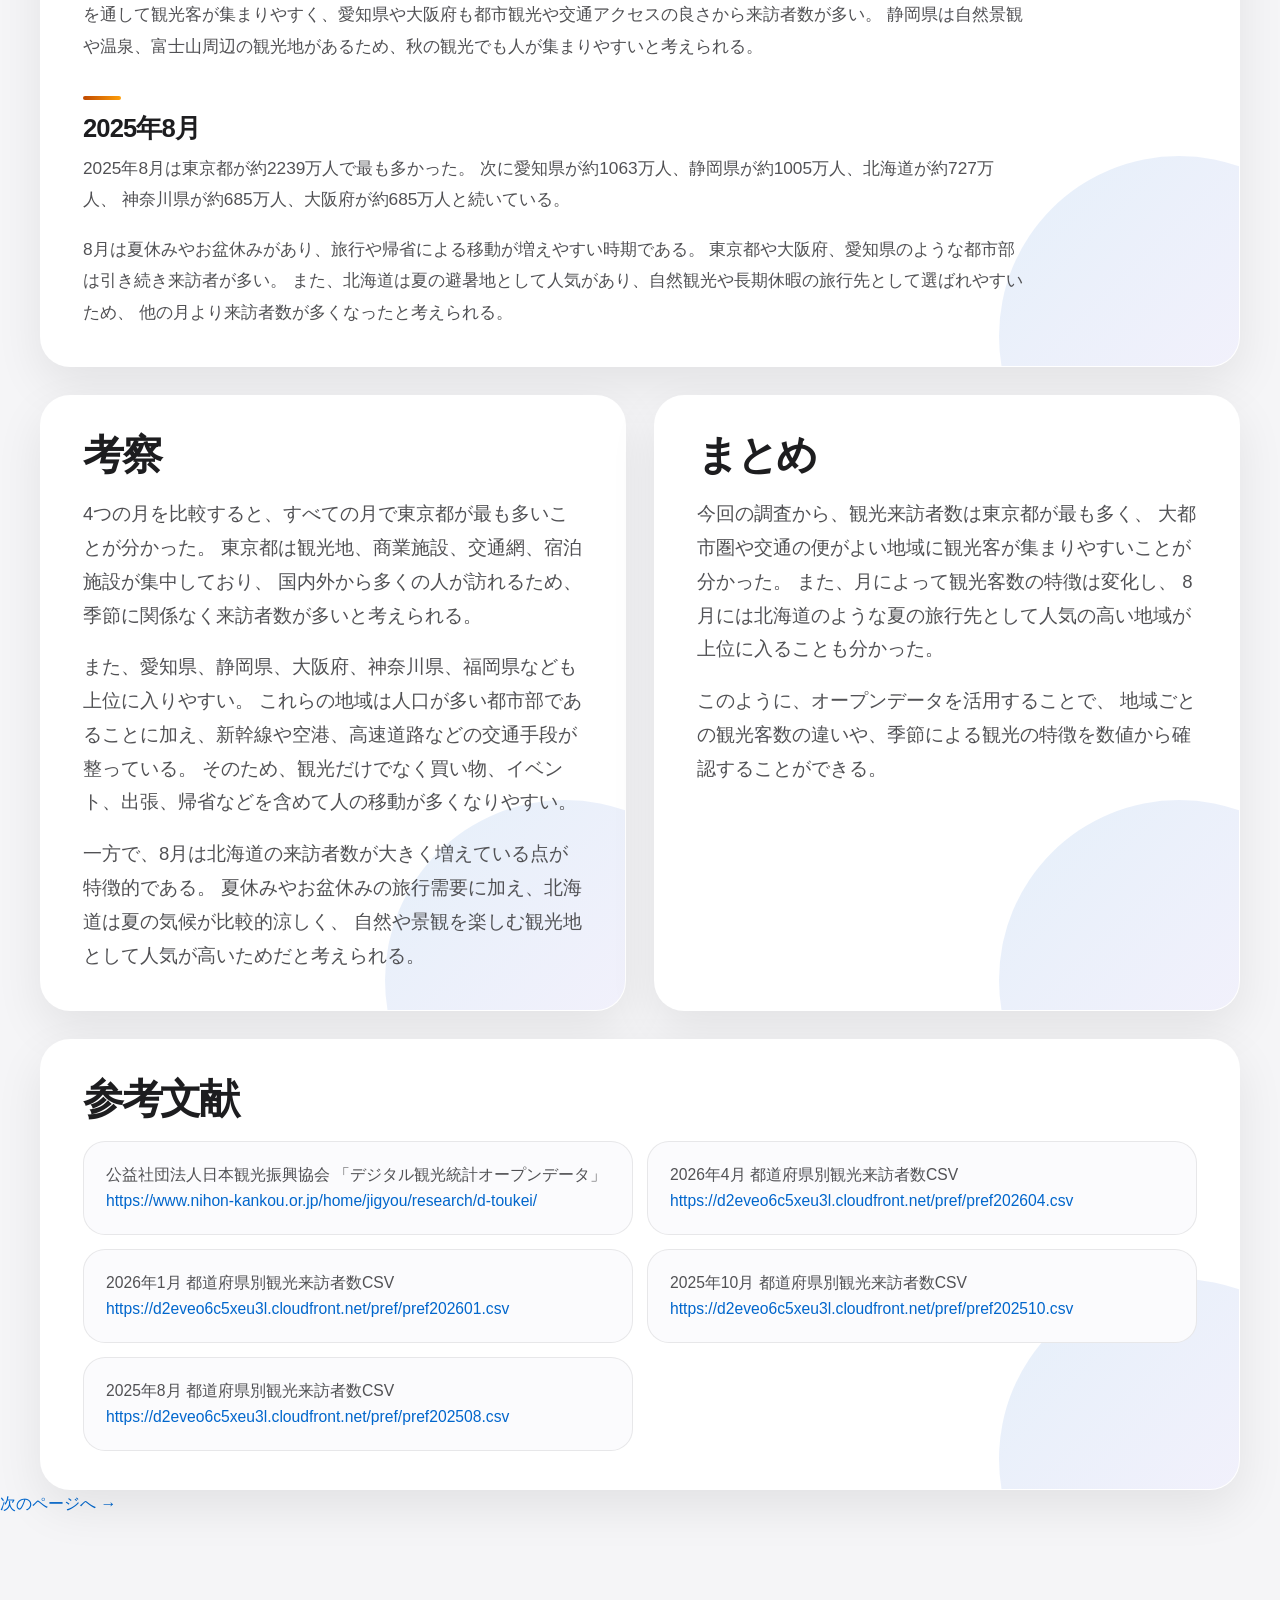
==== commit 4bbfb0c5: "Merge branch 'main' of https://github.com/mnct-nose/2026_01_B" ====
--- a/index.html
+++ b/index.html
@@ -155,5 +155,8 @@
       </ul>
     </section>
   </main>
+    <footer class="page-footer">
+    <a href="subpage1.html" class="nav-button">次のページへ →</a>
+  </footer>
 </body>
 </html>
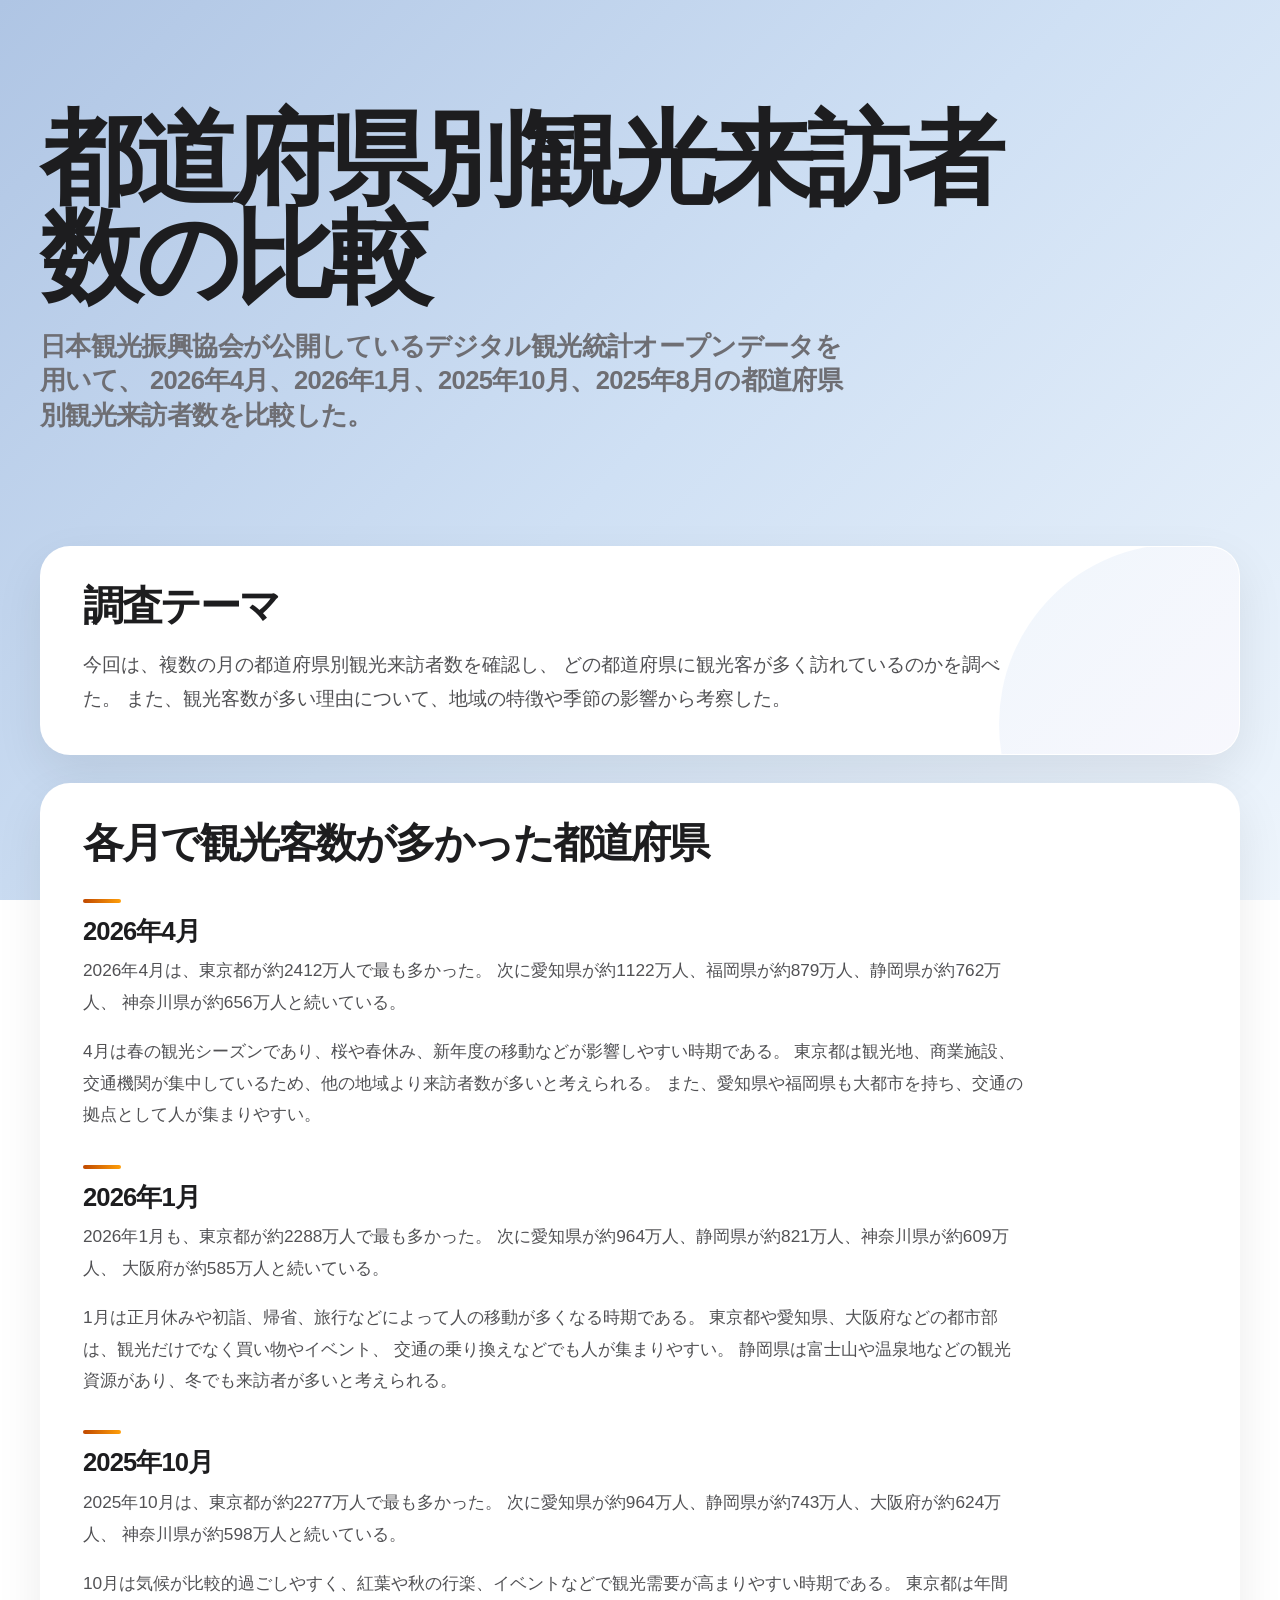
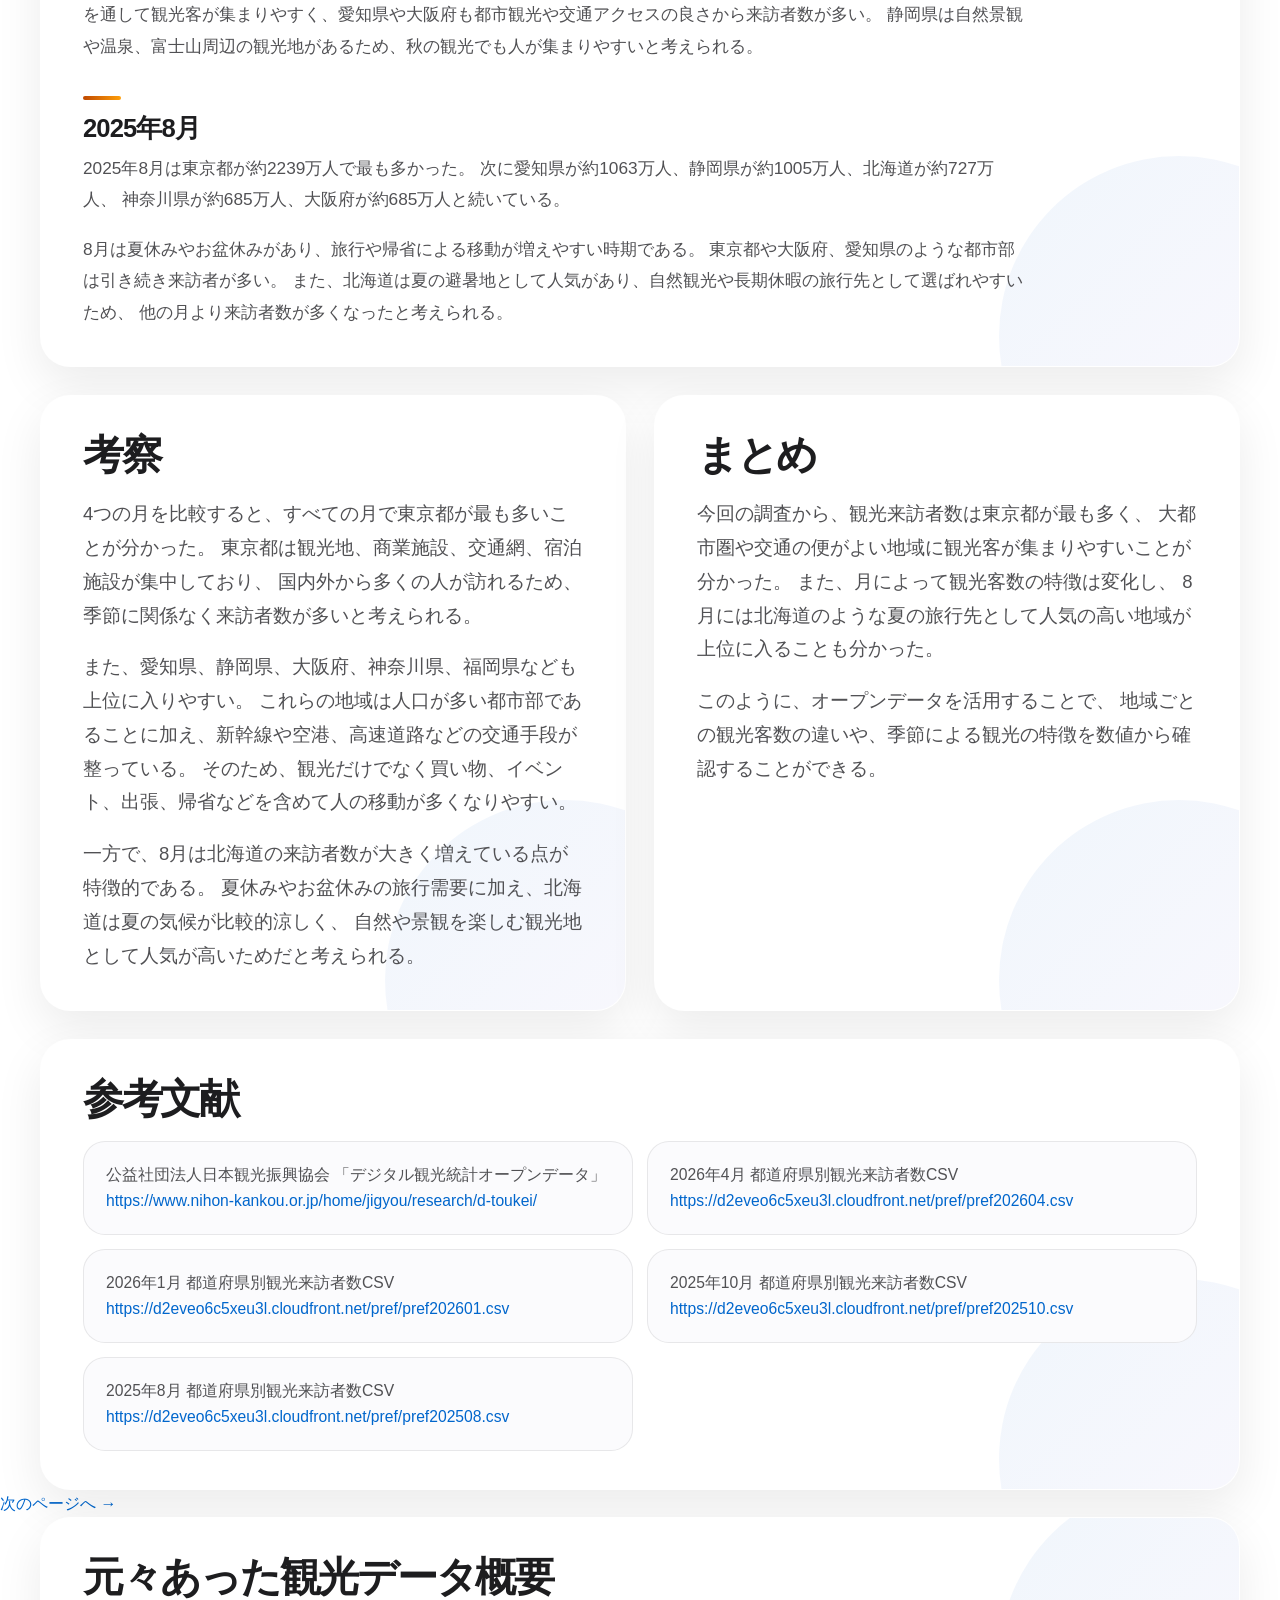
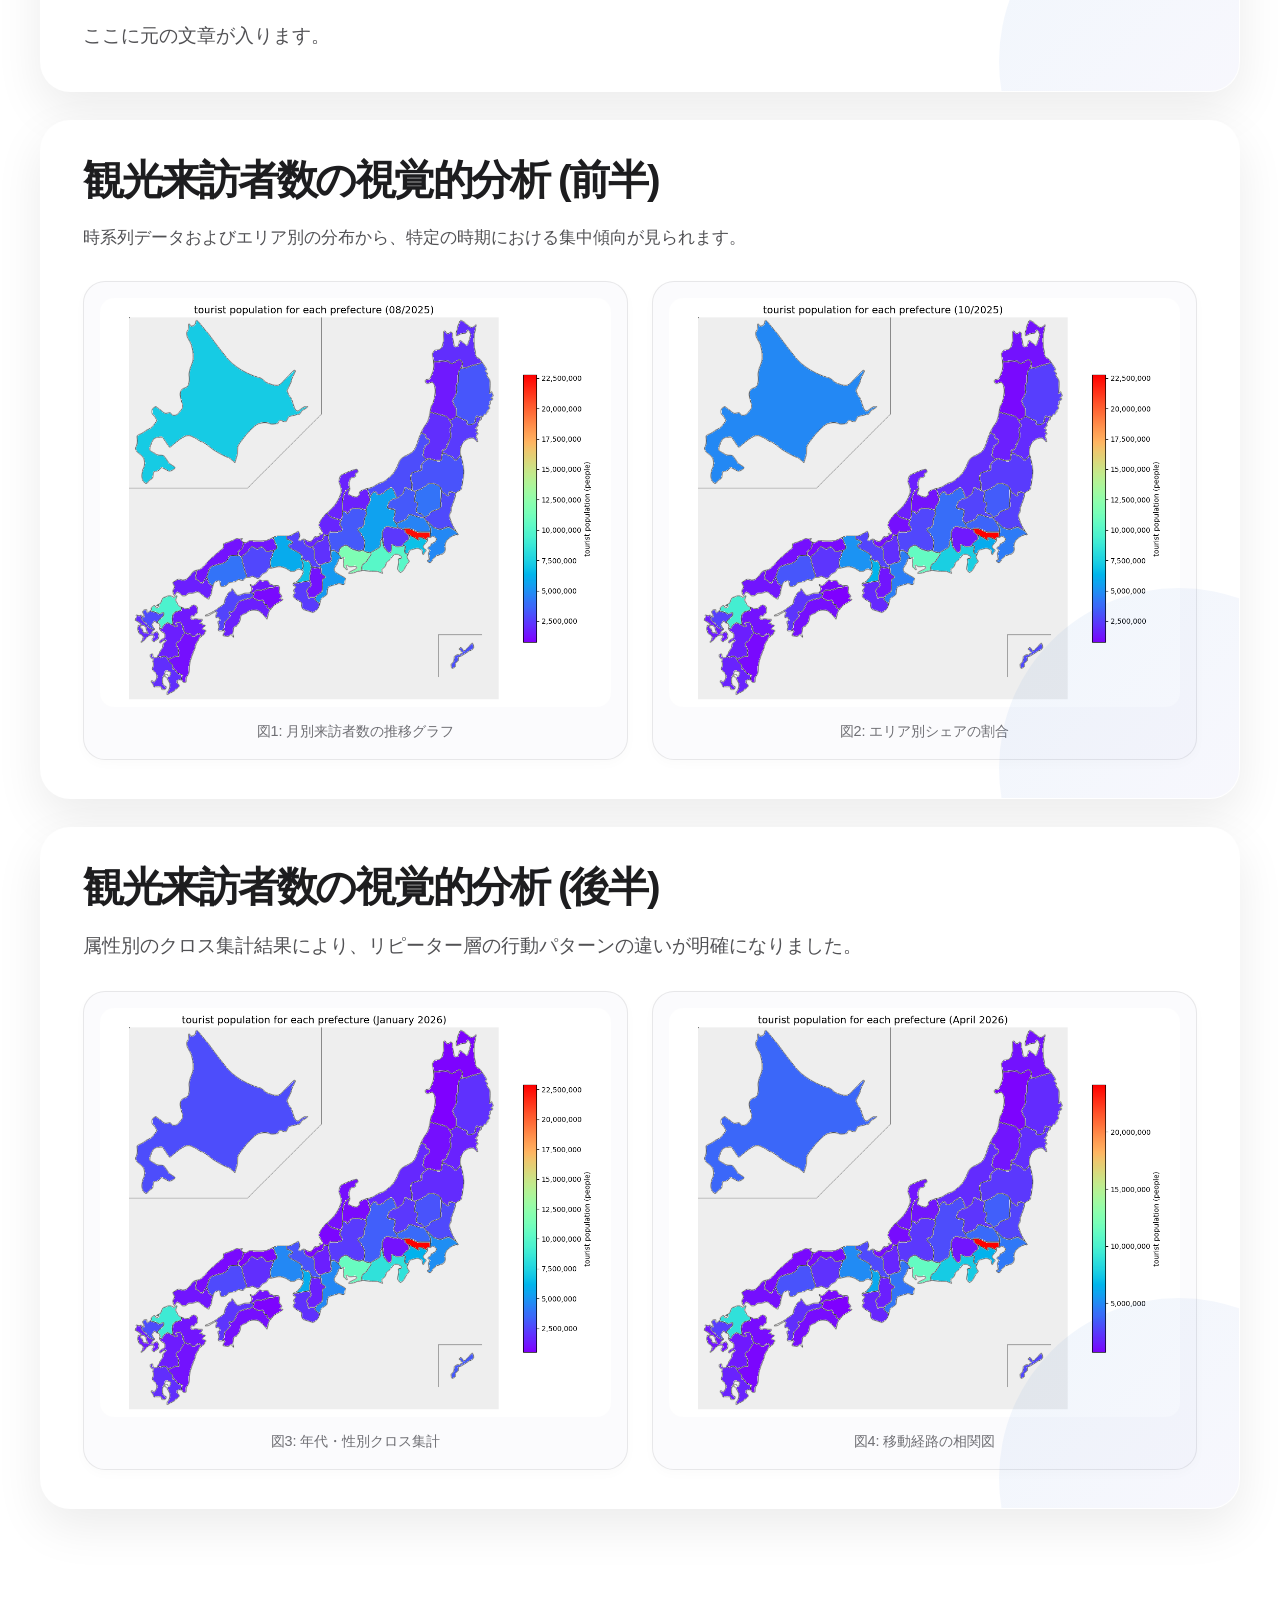
==== commit e4718c23: "写真追加" ====
--- a/index.html
+++ b/index.html
@@ -160,3 +160,44 @@
   </footer>
 </body>
 </html>
+
+<main>
+
+    <section class="section">
+        <h2>元々あった観光データ概要</h2>
+        <p>ここに元の文章が入ります。</p>
+    </section>
+
+    <section class="section image-analysis-section">
+        <h2>観光来訪者数の視覚的分析 (前半)</h2>
+        <p>時系列データおよびエリア別の分布から、特定の時期における集中傾向が見られます。</p>
+        
+        <div class="image-grid-two">
+            <div class="analysis-image-wrapper">
+                <img src="analysis/tourism_map_2025_08.png" alt="分析データ1">
+                <span class="image-caption">図1: 月別来訪者数の推移グラフ</span>
+            </div>
+            <div class="analysis-image-wrapper">
+                <img src="analysis/tourism_map_2025_10.png" alt="分析データ2">
+                <span class="image-caption">図2: エリア別シェアの割合</span>
+            </div>
+        </div>
+    </section>
+
+    <section class="section image-analysis-section">
+        <h2>観光来訪者数の視覚的分析 (後半)</h2>
+        <p>属性別のクロス集計結果により、リピーター層の行動パターンの違いが明確になりました。</p>
+        
+        <div class="image-grid-two">
+            <div class="analysis-image-wrapper">
+                <img src="analysis/tourism_map_2026_01.png" alt="分析データ3">
+                <span class="image-caption">図3: 年代・性別クロス集計</span>
+            </div>
+            <div class="analysis-image-wrapper">
+                <img src="analysis/tourism_map_2026_04.png" alt="分析データ4">
+                <span class="image-caption">図4: 移動経路の相関図</span>
+            </div>
+        </div>
+    </section>
+
+</main>
--- a/design.css
+++ b/design.css
@@ -26,7 +26,9 @@
 
 body {
     min-height: 100vh;
-    background: var(--page);
+    /* お気に入りのエモーショナルグラデーション背景を適用 */
+    background: linear-gradient(135deg, #afc5e4 0%, #cfe0f4 50%, #eef5fc 100%);
+    background-attachment: fixed; 
     color: var(--text);
     font-family: -apple-system, BlinkMacSystemFont, "SF Pro Display", "SF Pro Text", "Helvetica Neue", Arial, "Hiragino Kaku Gothic ProN", "Hiragino Sans", Meiryo, sans-serif;
     line-height: 1.7;
@@ -99,7 +101,7 @@
     width: 360px;
     height: 360px;
     border-radius: 50%;
-    background: linear-gradient(135deg, rgba(0, 102, 204, 0.1), rgba(175, 82, 222, 0.08));
+    background: linear-gradient(135deg, rgba(0, 102, 204, 0.06), rgba(175, 82, 222, 0.04));
     pointer-events: none;
 }
 
@@ -215,6 +217,51 @@
     transform: translateY(0);
 }
 
+/* ─── 画像用CSS（ここが新しく追加された部分です） ─── */
+.image-analysis-section {
+    grid-column: 1 / -1; 
+}
+
+.image-grid-two {
+    display: grid;
+    grid-template-columns: repeat(2, minmax(0, 1fr));
+    gap: 24px;
+    margin-top: 28px;
+}
+
+.analysis-image-wrapper {
+    position: relative;
+    overflow: hidden;
+    border-radius: var(--radius-md); 
+    border: 1px solid var(--line);
+    background: var(--card-soft);
+    padding: 16px; 
+    box-shadow: 0 4px 12px rgba(0, 0, 0, 0.02);
+    transition: transform 0.3s ease, box-shadow 0.3s ease;
+}
+
+.analysis-image-wrapper:hover {
+    transform: translateY(-4px);
+    box-shadow: 0 12px 24px rgba(0, 0, 0, 0.06);
+}
+
+.analysis-image-wrapper img {
+    width: 100%;
+    height: auto;
+    display: block;
+    border-radius: calc(var(--radius-md) - 8px); 
+    object-fit: cover;
+}
+
+.image-caption {
+    display: block;
+    margin-top: 12px;
+    color: var(--muted);
+    font-size: 0.9rem;
+    font-weight: 500;
+    text-align: center;
+}
+
 @media (max-width: 960px) {
     .page-header,
     main {
@@ -225,4 +272,8 @@
     .references ul {
         grid-template-columns: 1fr;
     }
-}
+    
+    .image-grid-two {
+        grid-template-columns: 1fr;
+    }
+}
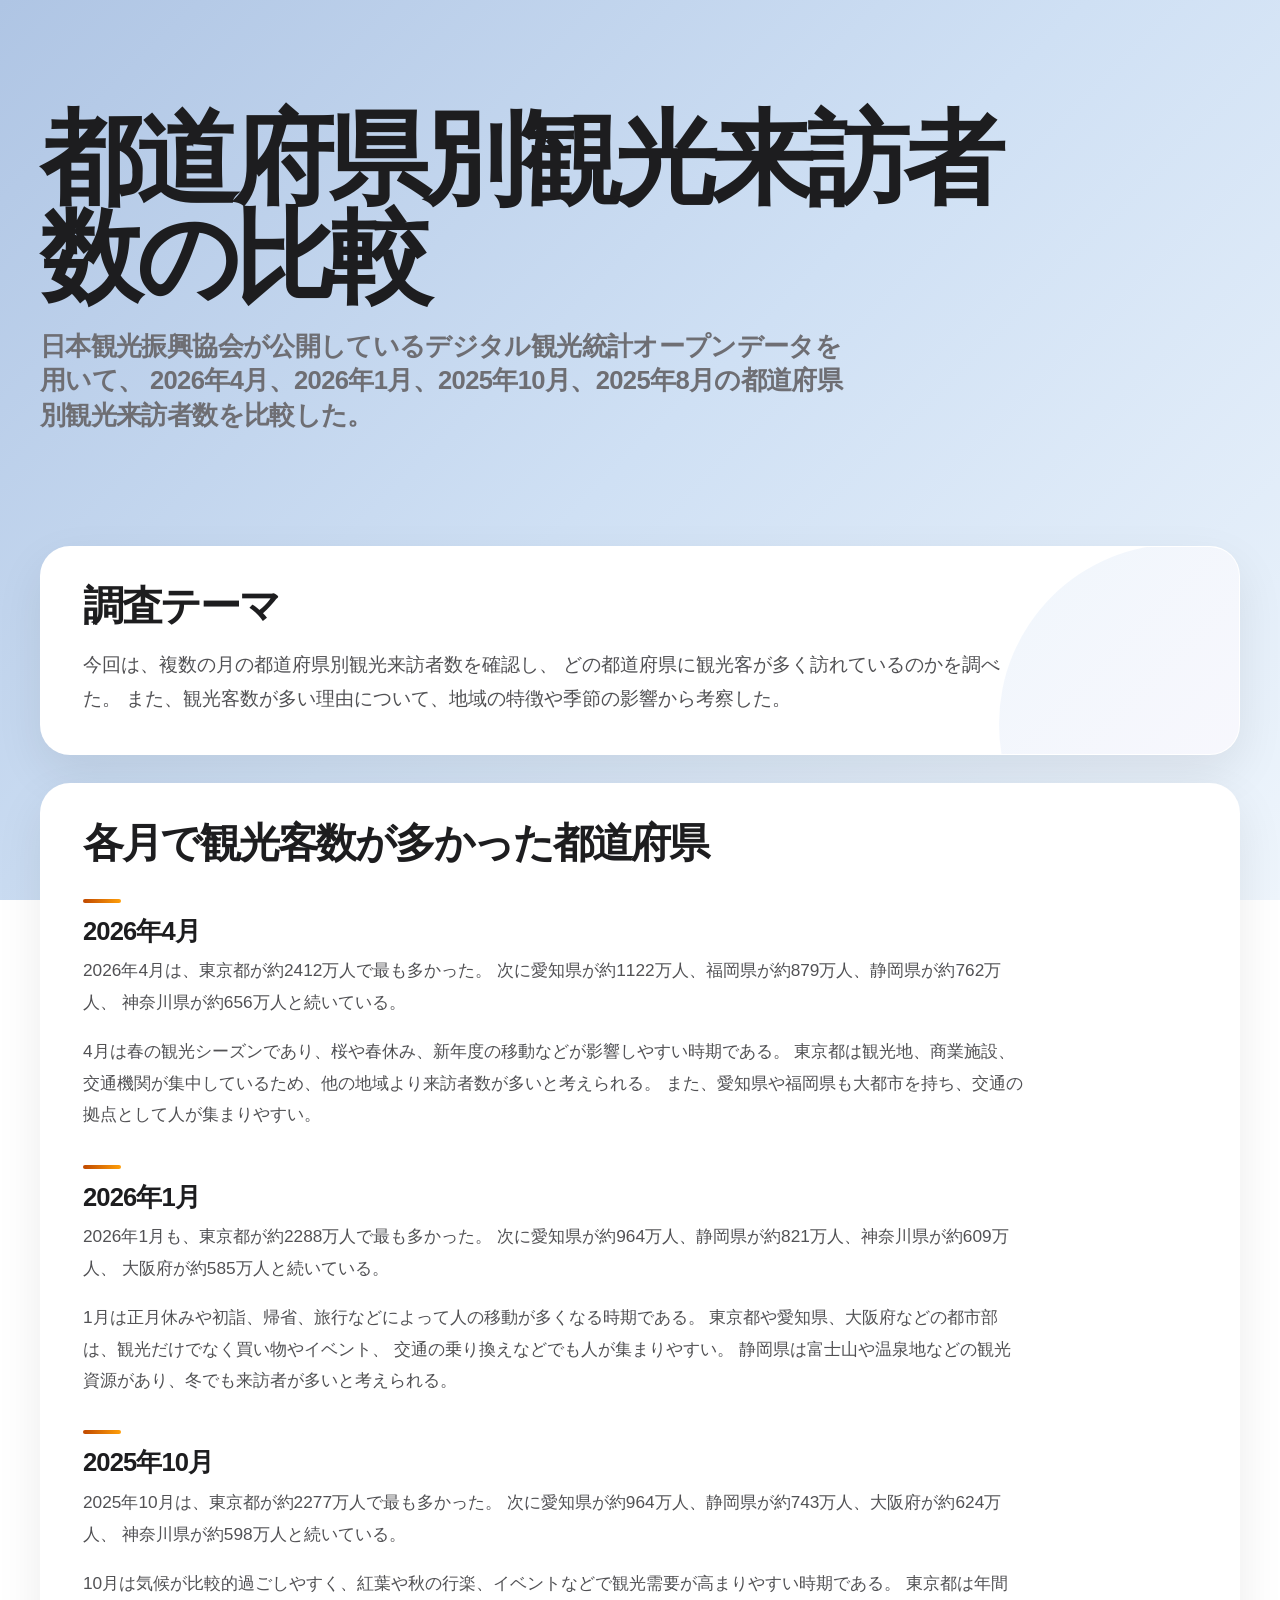
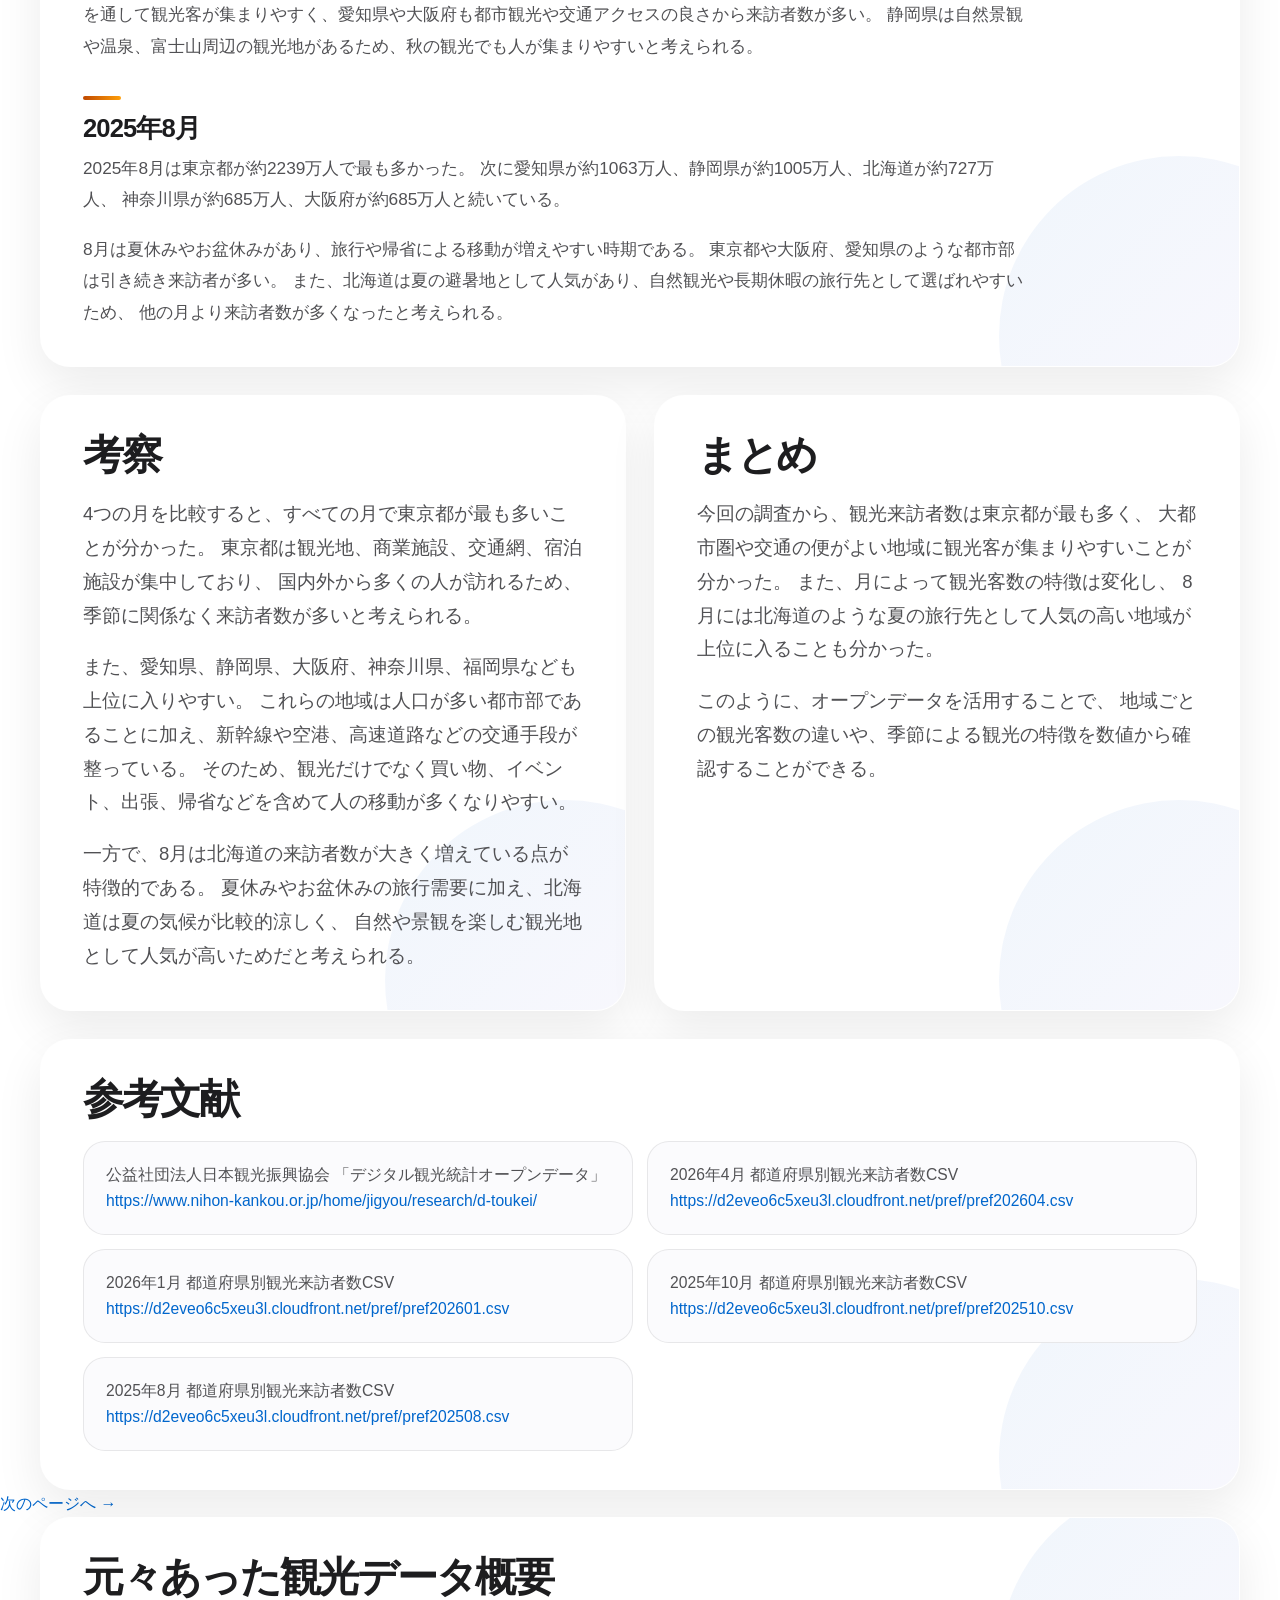
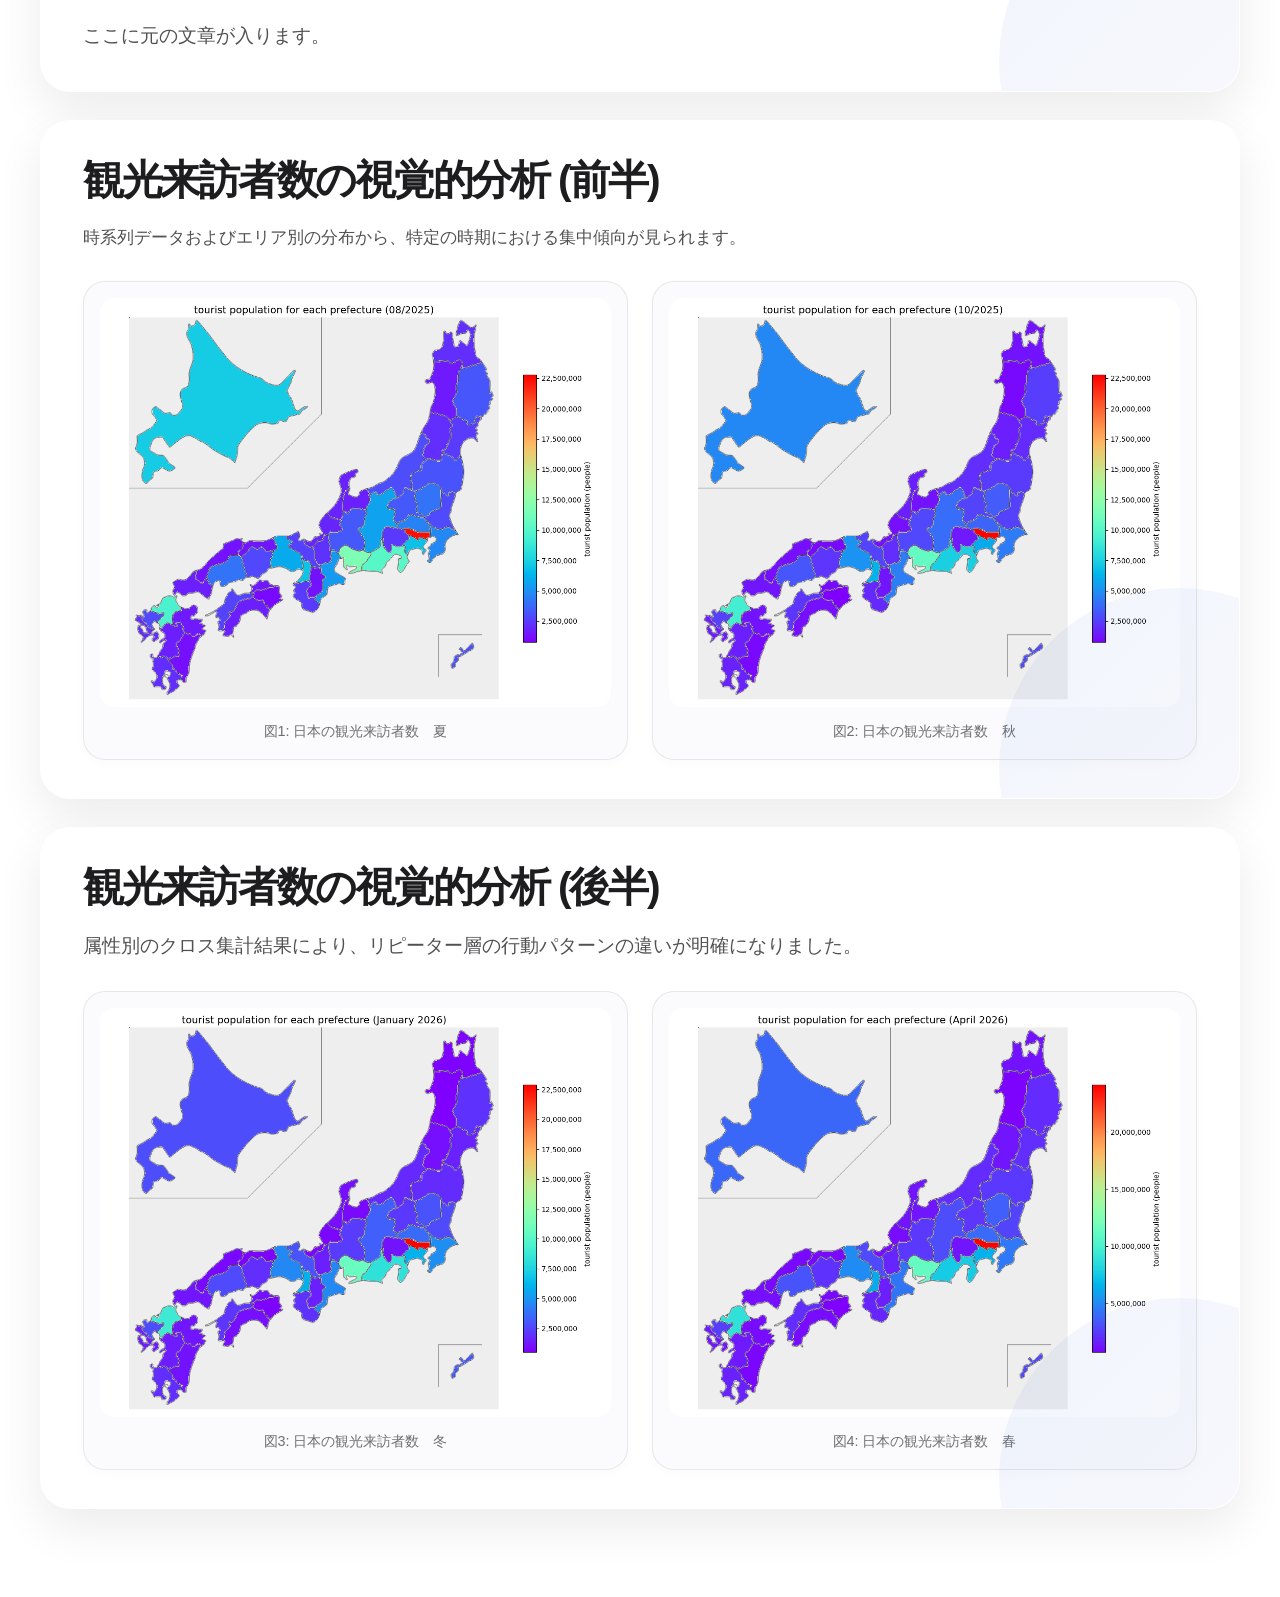
==== commit 598e49a6: "春夏秋冬" ====
--- a/index.html
+++ b/index.html
@@ -175,11 +175,11 @@
         <div class="image-grid-two">
             <div class="analysis-image-wrapper">
                 <img src="analysis/tourism_map_2025_08.png" alt="分析データ1">
-                <span class="image-caption">図1: 月別来訪者数の推移グラフ</span>
+                <span class="image-caption">図1: 日本の観光来訪者数　夏</span>
             </div>
             <div class="analysis-image-wrapper">
                 <img src="analysis/tourism_map_2025_10.png" alt="分析データ2">
-                <span class="image-caption">図2: エリア別シェアの割合</span>
+                <span class="image-caption">図2: 日本の観光来訪者数　秋</span>
             </div>
         </div>
     </section>
@@ -191,11 +191,11 @@
         <div class="image-grid-two">
             <div class="analysis-image-wrapper">
                 <img src="analysis/tourism_map_2026_01.png" alt="分析データ3">
-                <span class="image-caption">図3: 年代・性別クロス集計</span>
+                <span class="image-caption">図3: 日本の観光来訪者数　冬</span>
             </div>
             <div class="analysis-image-wrapper">
                 <img src="analysis/tourism_map_2026_04.png" alt="分析データ4">
-                <span class="image-caption">図4: 移動経路の相関図</span>
+                <span class="image-caption">図4: 日本の観光来訪者数　春</span>
             </div>
         </div>
     </section>
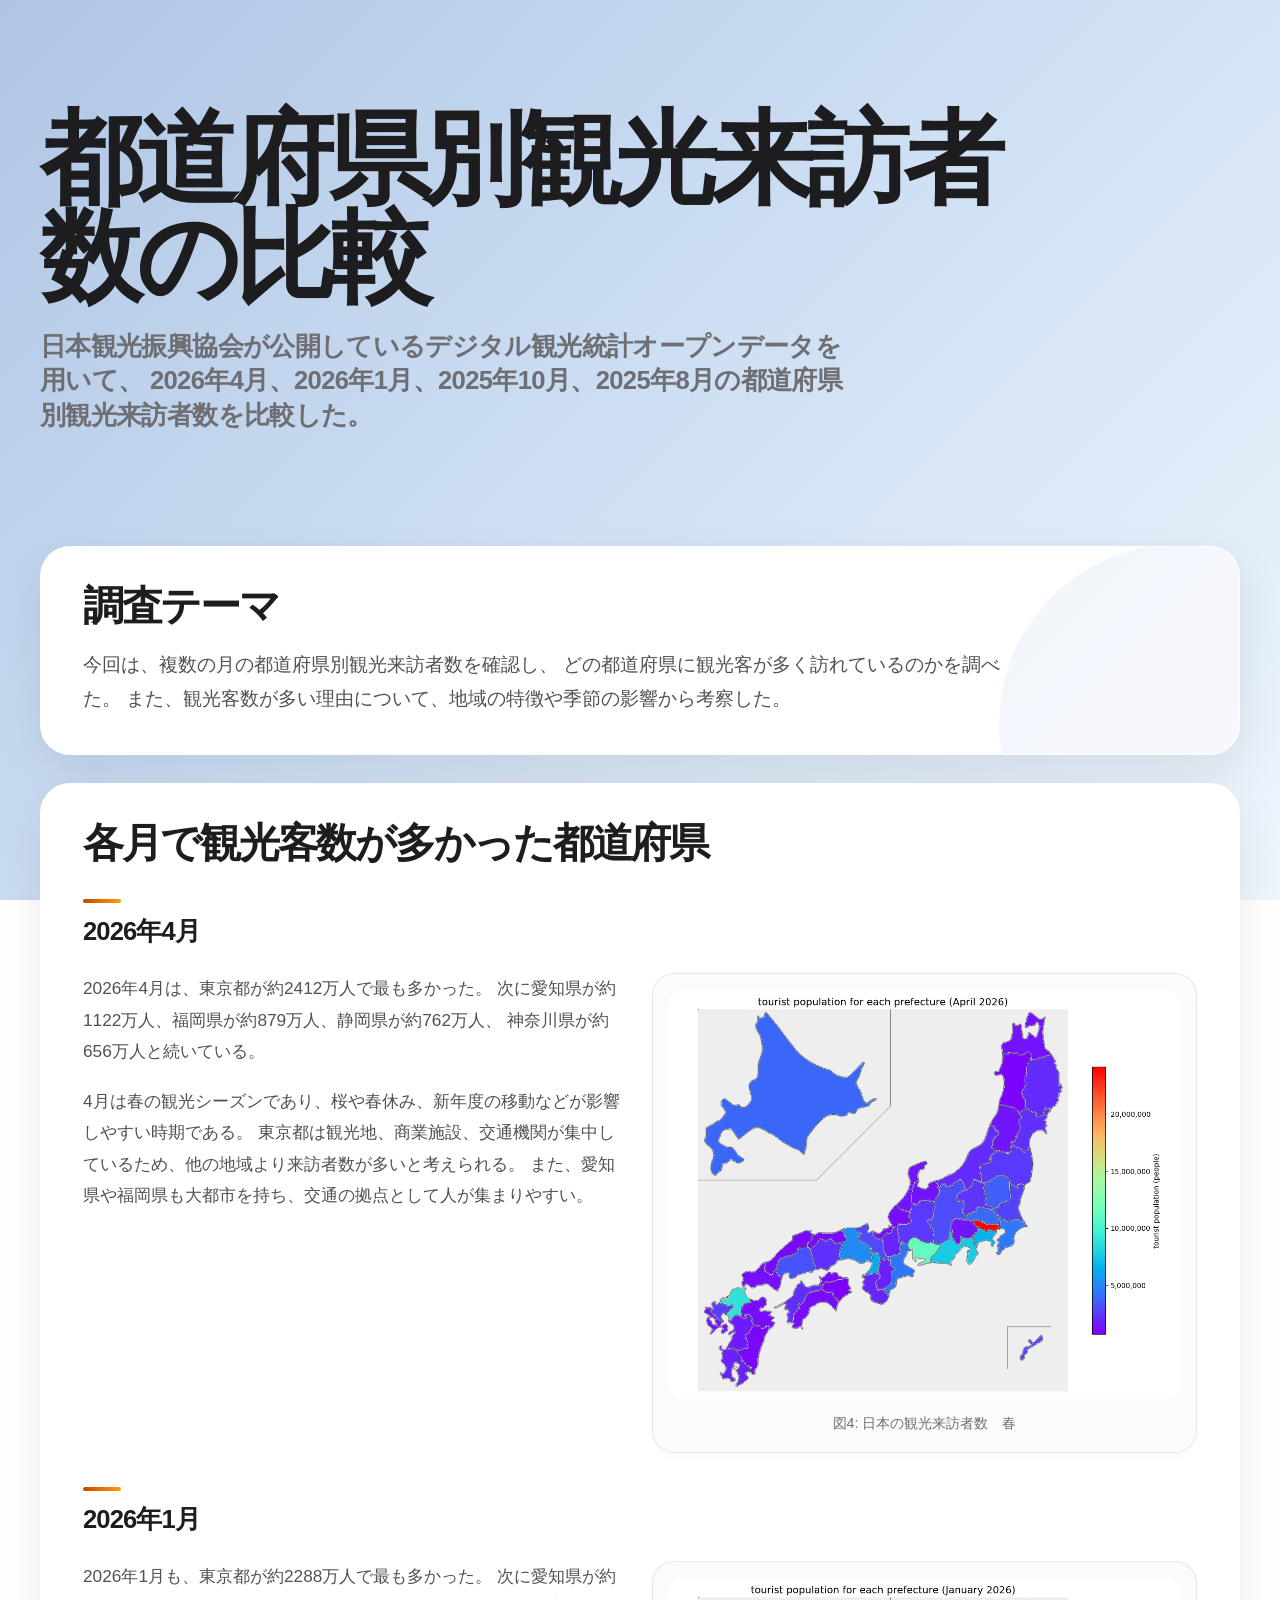
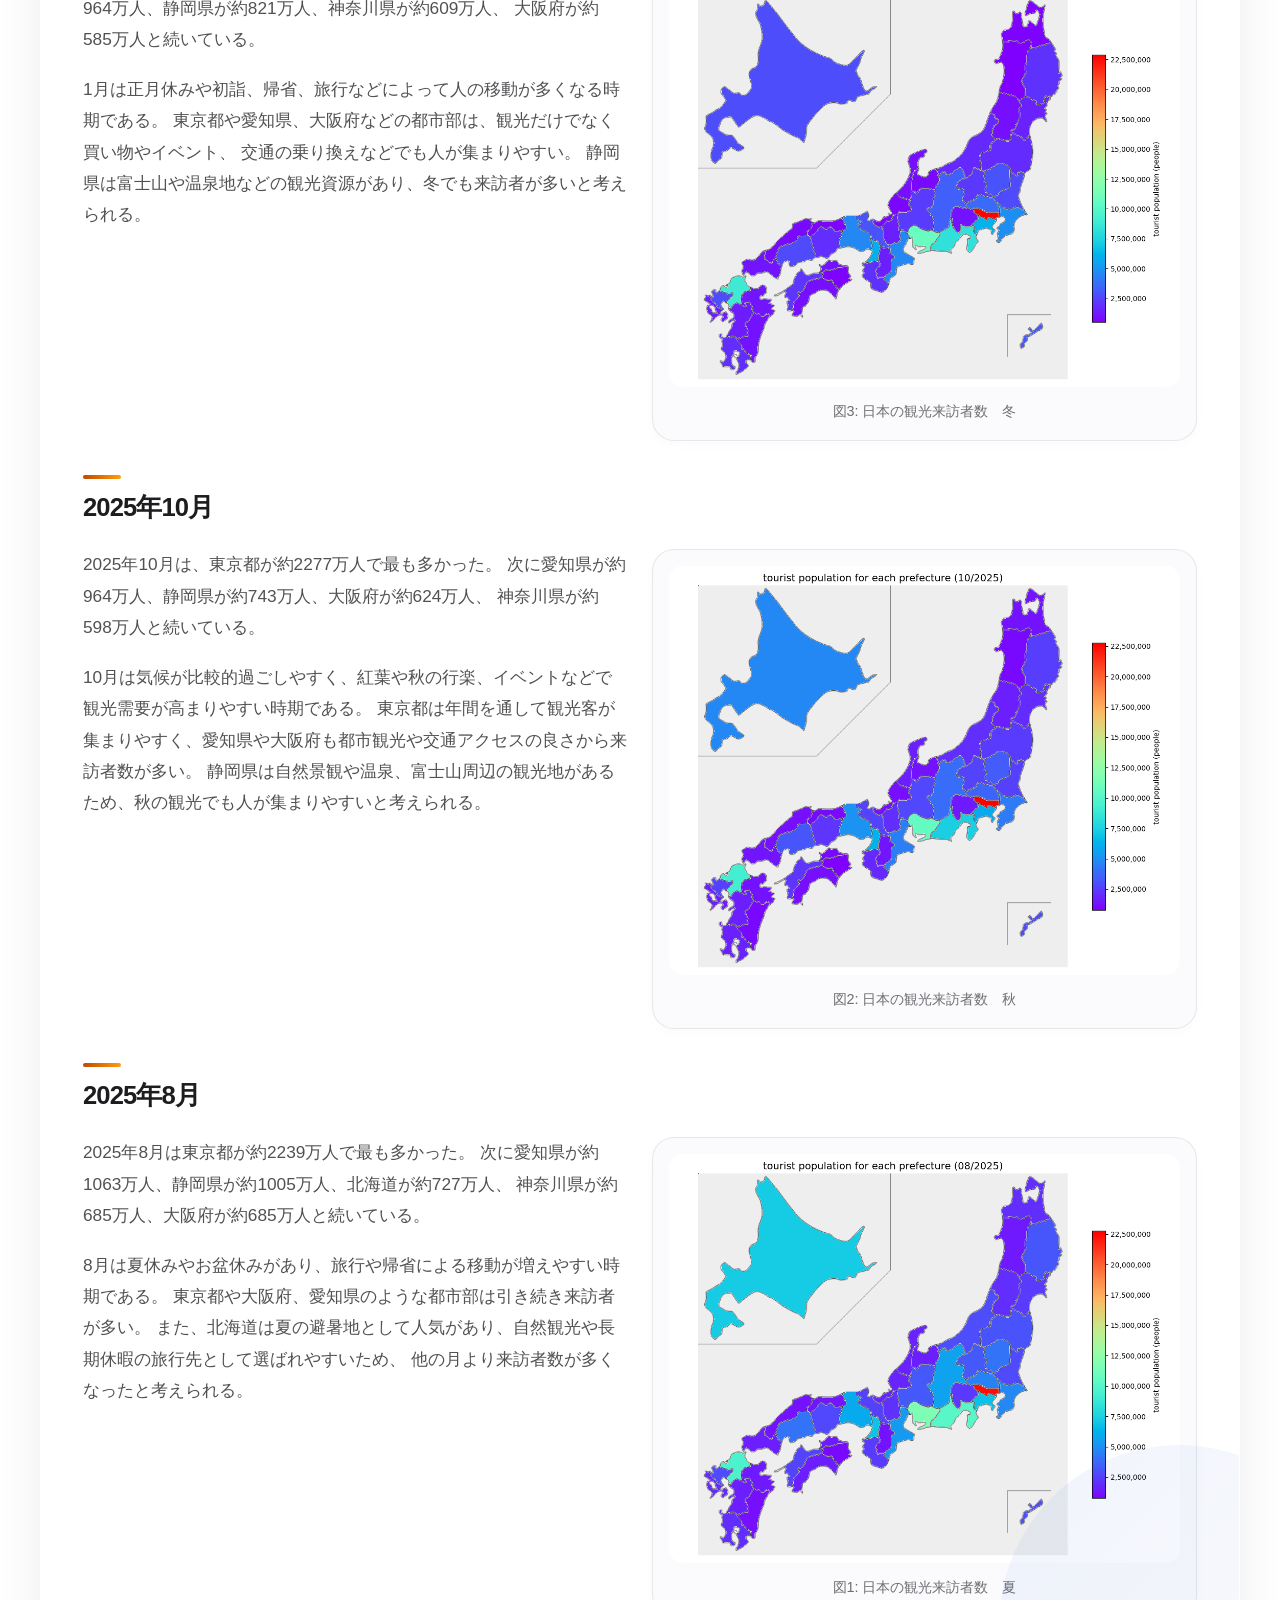
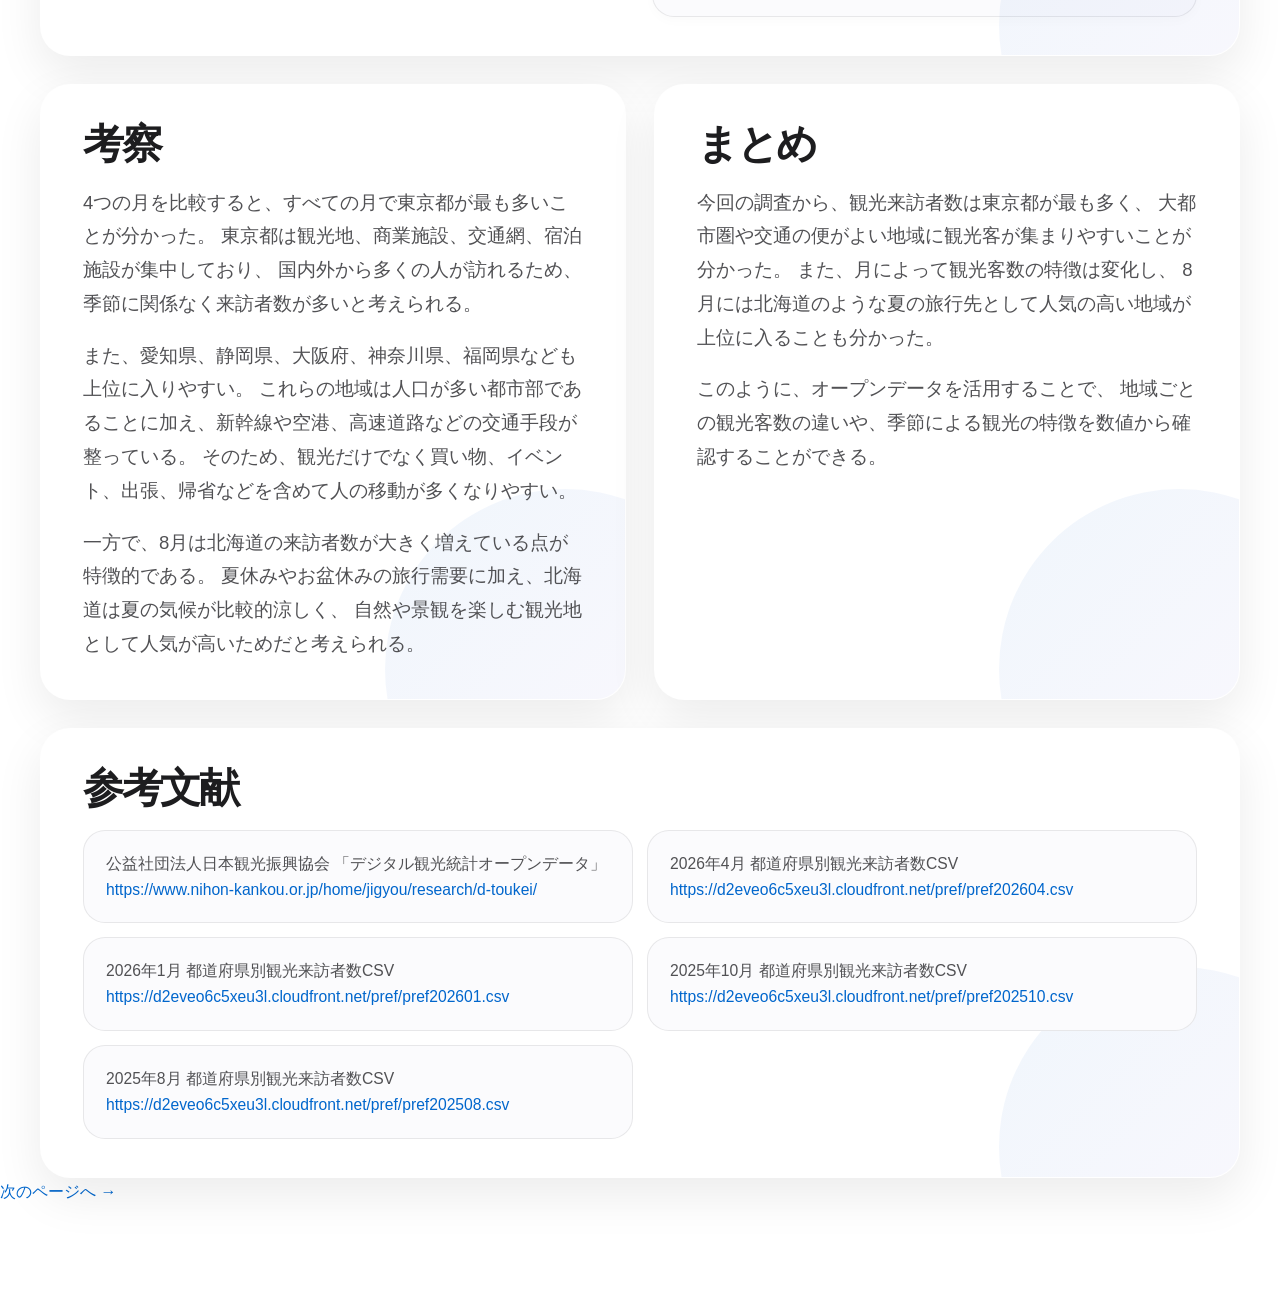
==== commit ed1e8082: "写真調整最終" ====
--- a/index.html
+++ b/index.html
@@ -1,9 +1,12 @@
-<html>
-    <head>
-        <title>B班　2026年の観光者数について</title>
-        <link rel="stylesheet" href="design.css">
-    </head>
+<!DOCTYPE html>
+<html lang="ja">
+<head>
+    <meta charset="UTF-8">
+    <title>B班　2026年の観光者数について</title>
+    <link rel="stylesheet" href="design.css">
+</head>
 <body>
+
   <header class="page-header">
     <h1>都道府県別観光来訪者数の比較</h1>
     <p class="lead">
@@ -26,54 +29,86 @@
       <h2>各月で観光客数が多かった都道府県</h2>
 
       <h3>2026年4月</h3>
-      <p>
-        2026年4月は、東京都が約2412万人で最も多かった。
-        次に愛知県が約1122万人、福岡県が約879万人、静岡県が約762万人、
-        神奈川県が約656万人と続いている。
-      </p>
-      <p>
-        4月は春の観光シーズンであり、桜や春休み、新年度の移動などが影響しやすい時期である。
-        東京都は観光地、商業施設、交通機関が集中しているため、他の地域より来訪者数が多いと考えられる。
-        また、愛知県や福岡県も大都市を持ち、交通の拠点として人が集まりやすい。
-      </p>
+      <div class="image-grid-two">
+        <div class="text-content">
+          <p>
+            2026年4月は、東京都が約2412万人で最も多かった。
+            次に愛知県が約1122万人、福岡県が約879万人、静岡県が約762万人、
+            神奈川県が約656万人と続いている。
+          </p>
+          <p>
+            4月は春の観光シーズンであり、桜や春休み、新年度の移動などが影響しやすい時期である。
+            東京都は観光地、商業施設、交通機関が集中しているため、他の地域より来訪者数が多いと考えられる。
+            また、愛知県や福岡県も大都市を持ち、交通の拠点として人が集まりやすい。
+          </p>
+        </div>
+        <div class="analysis-image-wrapper">
+          <img src="analysis/tourism_map_2026_04.png" alt="2026年4月の分析データ">
+          <span class="image-caption">図4: 日本の観光来訪者数　春</span>
+        </div>
+      </div>
 
       <h3>2026年1月</h3>
-      <p>
-        2026年1月も、東京都が約2288万人で最も多かった。
-        次に愛知県が約964万人、静岡県が約821万人、神奈川県が約609万人、
-        大阪府が約585万人と続いている。
-      </p>
-      <p>
-        1月は正月休みや初詣、帰省、旅行などによって人の移動が多くなる時期である。
-        東京都や愛知県、大阪府などの都市部は、観光だけでなく買い物やイベント、
-        交通の乗り換えなどでも人が集まりやすい。
-        静岡県は富士山や温泉地などの観光資源があり、冬でも来訪者が多いと考えられる。
-      </p>
+      <div class="image-grid-two">
+        <div class="text-content">
+          <p>
+            2026年1月も、東京都が約2288万人で最も多かった。
+            次に愛知県が約964万人、静岡県が約821万人、神奈川県が約609万人、
+            大阪府が約585万人と続いている。
+          </p>
+          <p>
+            1月は正月休みや初詣、帰省、旅行などによって人の移動が多くなる時期である。
+            東京都や愛知県、大阪府などの都市部は、観光だけでなく買い物やイベント、
+            交通の乗り換えなどでも人が集まりやすい。
+            静岡県は富士山や温泉地などの観光資源があり、冬でも来訪者が多いと考えられる。
+          </p>
+        </div>
+        <div class="analysis-image-wrapper">
+          <img src="analysis/tourism_map_2026_01.png" alt="2026年1月の分析データ">
+          <span class="image-caption">図3: 日本の観光来訪者数　冬</span>
+        </div>
+      </div>
 
       <h3>2025年10月</h3>
-      <p>
-        2025年10月は、東京都が約2277万人で最も多かった。
-        次に愛知県が約964万人、静岡県が約743万人、大阪府が約624万人、
-        神奈川県が約598万人と続いている。
-      </p>
-      <p>
-        10月は気候が比較的過ごしやすく、紅葉や秋の行楽、イベントなどで観光需要が高まりやすい時期である。
-        東京都は年間を通して観光客が集まりやすく、愛知県や大阪府も都市観光や交通アクセスの良さから来訪者数が多い。
-        静岡県は自然景観や温泉、富士山周辺の観光地があるため、秋の観光でも人が集まりやすいと考えられる。
-      </p>
+      <div class="image-grid-two">
+        <div class="text-content">
+          <p>
+            2025年10月は、東京都が約2277万人で最も多かった。
+            次に愛知県が約964万人、静岡県が約743万人、大阪府が約624万人、
+            神奈川県が約598万人と続いている。
+          </p>
+          <p>
+            10月は気候が比較的過ごしやすく、紅葉や秋の行楽、イベントなどで観光需要が高まりやすい時期である。
+            東京都は年間を通して観光客が集まりやすく、愛知県や大阪府も都市観光や交通アクセスの良さから来訪者数が多い。
+            静岡県は自然景観や温泉、富士山周辺の観光地があるため、秋の観光でも人が集まりやすいと考えられる。
+          </p>
+        </div>
+        <div class="analysis-image-wrapper">
+          <img src="analysis/tourism_map_2025_10.png" alt="2025年10月の分析データ">
+          <span class="image-caption">図2: 日本の観光来訪者数　秋</span>
+        </div>
+      </div>
 
       <h3>2025年8月</h3>
-      <p>
-        2025年8月は東京都が約2239万人で最も多かった。
-        次に愛知県が約1063万人、静岡県が約1005万人、北海道が約727万人、
-        神奈川県が約685万人、大阪府が約685万人と続いている。
-      </p>
-      <p>
-        8月は夏休みやお盆休みがあり、旅行や帰省による移動が増えやすい時期である。
-        東京都や大阪府、愛知県のような都市部は引き続き来訪者が多い。
-        また、北海道は夏の避暑地として人気があり、自然観光や長期休暇の旅行先として選ばれやすいため、
-        他の月より来訪者数が多くなったと考えられる。
-      </p>
+      <div class="image-grid-two">
+        <div class="text-content">
+          <p>
+            2025年8月は東京都が約2239万人で最も多かった。
+            次に愛知県が約1063万人、静岡県が約1005万人、北海道が約727万人、
+            神奈川県が約685万人、大阪府が約685万人と続いている。
+          </p>
+          <p>
+            8月は夏休みやお盆休みがあり、旅行や帰省による移動が増えやすい時期である。
+            東京都や大阪府、愛知県のような都市部は引き続き来訪者が多い。
+            また、北海道は夏の避暑地として人気があり、自然観光や長期休暇の旅行先として選ばれやすいため、
+            他の月より来訪者数が多くなったと考えられる。
+          </p>
+        </div>
+        <div class="analysis-image-wrapper">
+          <img src="analysis/tourism_map_2025_08.png" alt="2025年8月の分析データ">
+          <span class="image-caption">図1: 日本の観光来訪者数　夏</span>
+        </div>
+      </div>
     </section>
 
     <section class="section">
@@ -120,7 +155,6 @@
             https://www.nihon-kankou.or.jp/home/jigyou/research/d-toukei/
           </a>
         </li>
-
         <li>
           2026年4月 都道府県別観光来訪者数CSV
           <br>
@@ -128,7 +162,6 @@
             https://d2eveo6c5xeu3l.cloudfront.net/pref/pref202604.csv
           </a>
         </li>
-
         <li>
           2026年1月 都道府県別観光来訪者数CSV
           <br>
@@ -136,7 +169,6 @@
             https://d2eveo6c5xeu3l.cloudfront.net/pref/pref202601.csv
           </a>
         </li>
-
         <li>
           2025年10月 都道府県別観光来訪者数CSV
           <br>
@@ -144,7 +176,6 @@
             https://d2eveo6c5xeu3l.cloudfront.net/pref/pref202510.csv
           </a>
         </li>
-
         <li>
           2025年8月 都道府県別観光来訪者数CSV
           <br>
@@ -155,49 +186,10 @@
       </ul>
     </section>
   </main>
-    <footer class="page-footer">
+
+  <footer class="page-footer">
     <a href="subpage1.html" class="nav-button">次のページへ →</a>
   </footer>
+
 </body>
-</html>
-
-<main>
-
-    <section class="section">
-        <h2>元々あった観光データ概要</h2>
-        <p>ここに元の文章が入ります。</p>
-    </section>
-
-    <section class="section image-analysis-section">
-        <h2>観光来訪者数の視覚的分析 (前半)</h2>
-        <p>時系列データおよびエリア別の分布から、特定の時期における集中傾向が見られます。</p>
-        
-        <div class="image-grid-two">
-            <div class="analysis-image-wrapper">
-                <img src="analysis/tourism_map_2025_08.png" alt="分析データ1">
-                <span class="image-caption">図1: 日本の観光来訪者数　夏</span>
-            </div>
-            <div class="analysis-image-wrapper">
-                <img src="analysis/tourism_map_2025_10.png" alt="分析データ2">
-                <span class="image-caption">図2: 日本の観光来訪者数　秋</span>
-            </div>
-        </div>
-    </section>
-
-    <section class="section image-analysis-section">
-        <h2>観光来訪者数の視覚的分析 (後半)</h2>
-        <p>属性別のクロス集計結果により、リピーター層の行動パターンの違いが明確になりました。</p>
-        
-        <div class="image-grid-two">
-            <div class="analysis-image-wrapper">
-                <img src="analysis/tourism_map_2026_01.png" alt="分析データ3">
-                <span class="image-caption">図3: 日本の観光来訪者数　冬</span>
-            </div>
-            <div class="analysis-image-wrapper">
-                <img src="analysis/tourism_map_2026_04.png" alt="分析データ4">
-                <span class="image-caption">図4: 日本の観光来訪者数　春</span>
-            </div>
-        </div>
-    </section>
-
-</main>
+</html>
